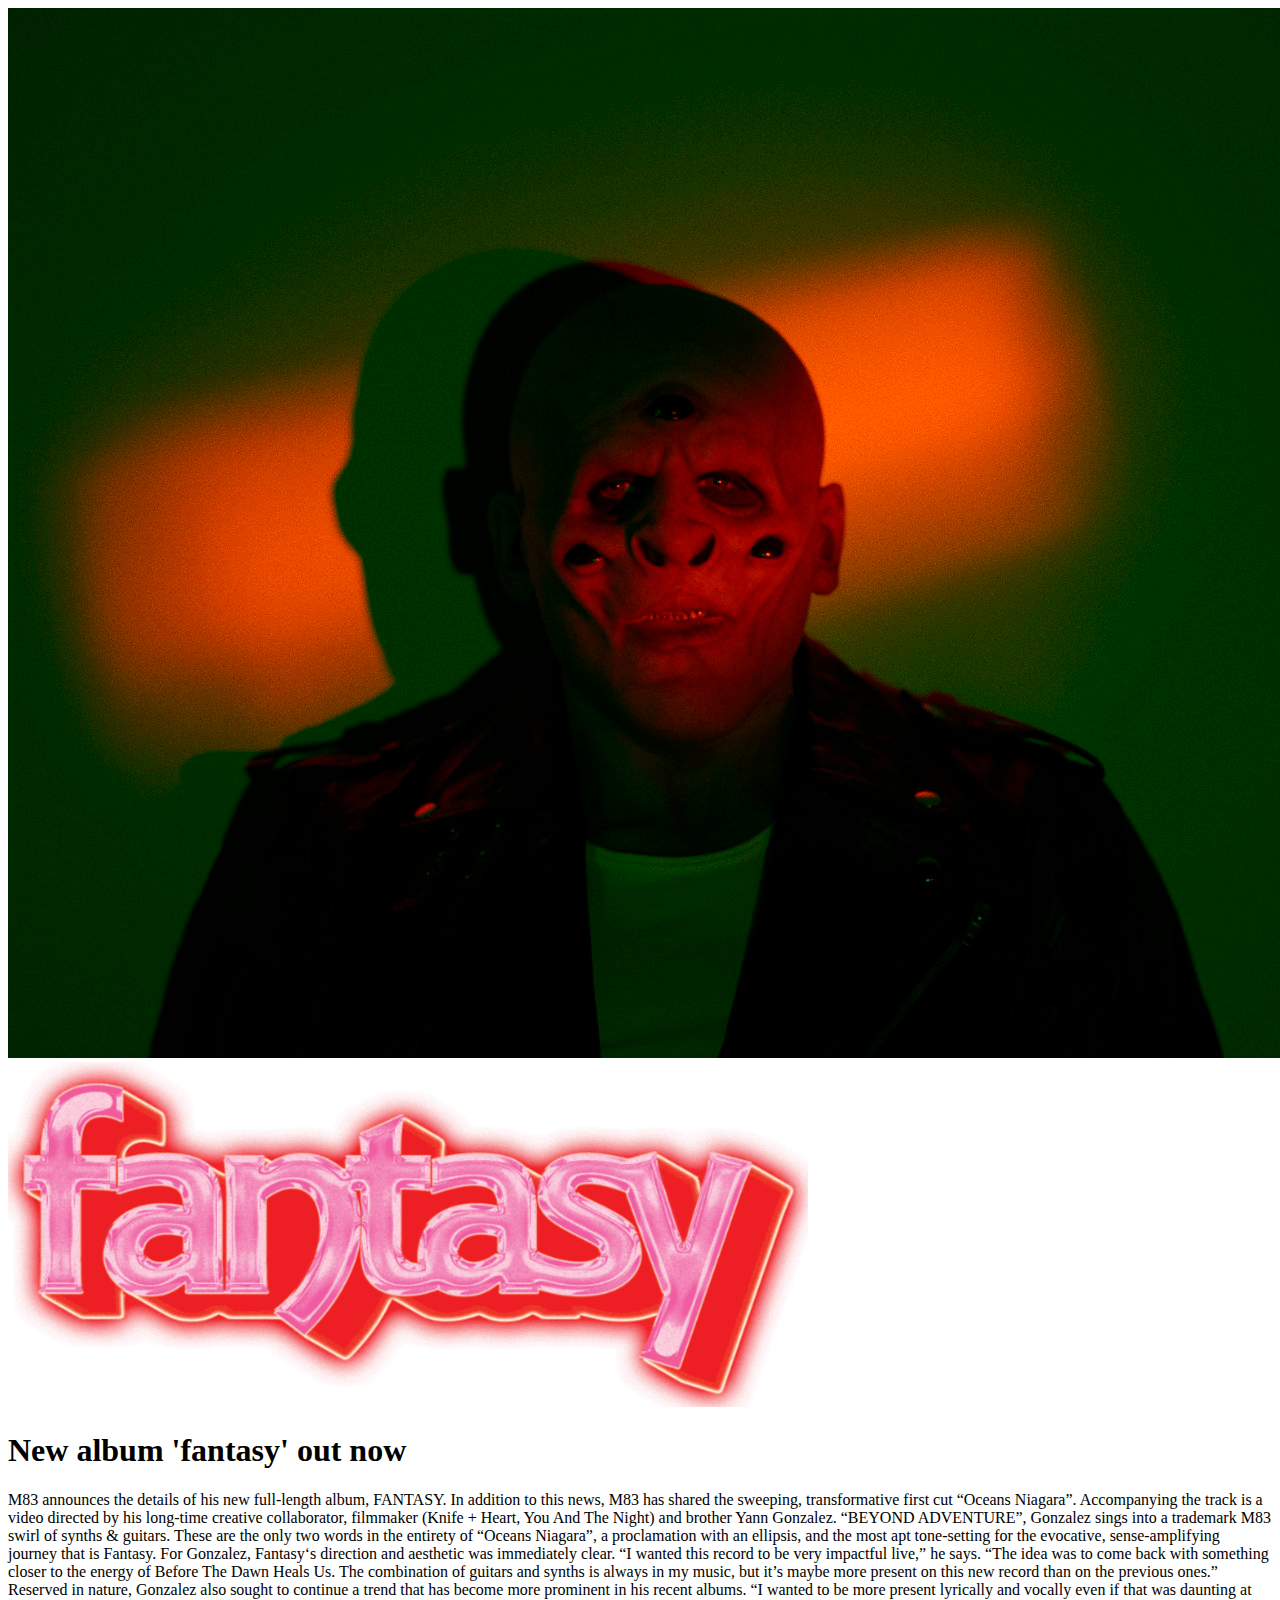
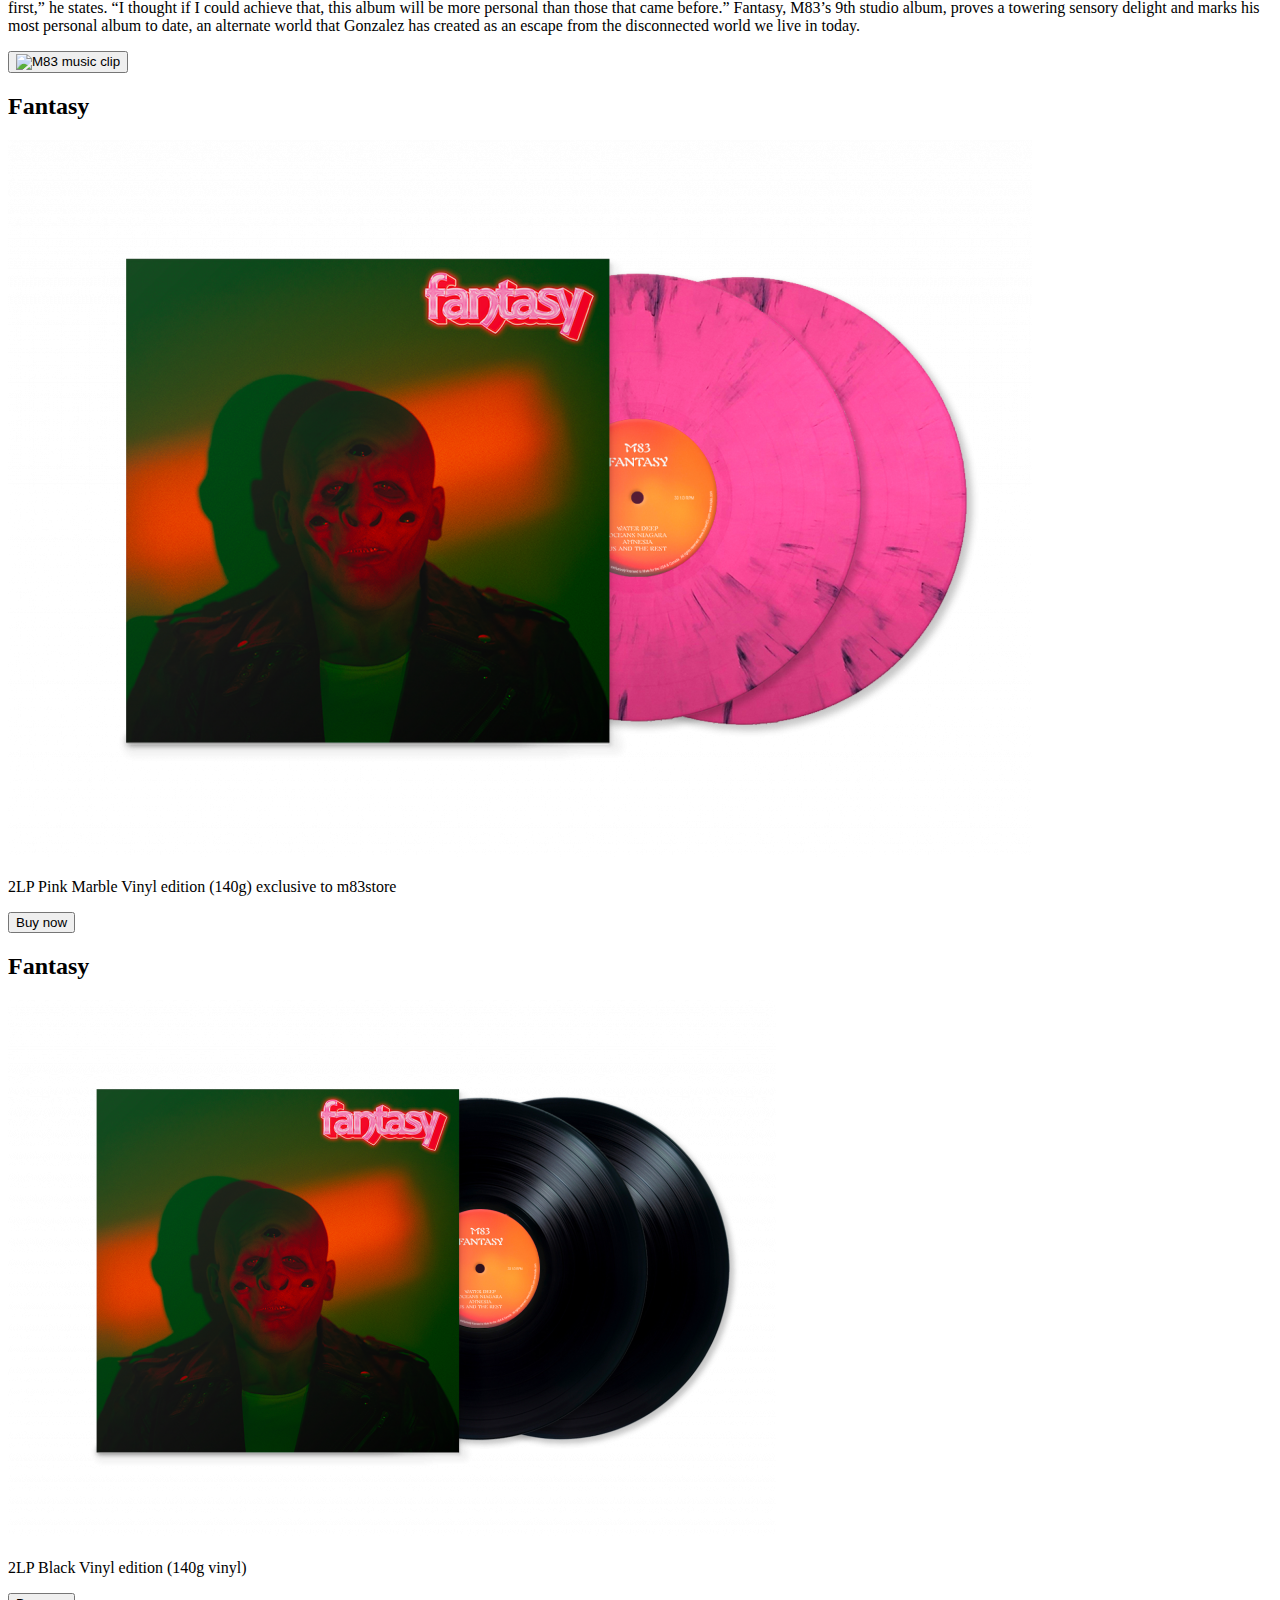
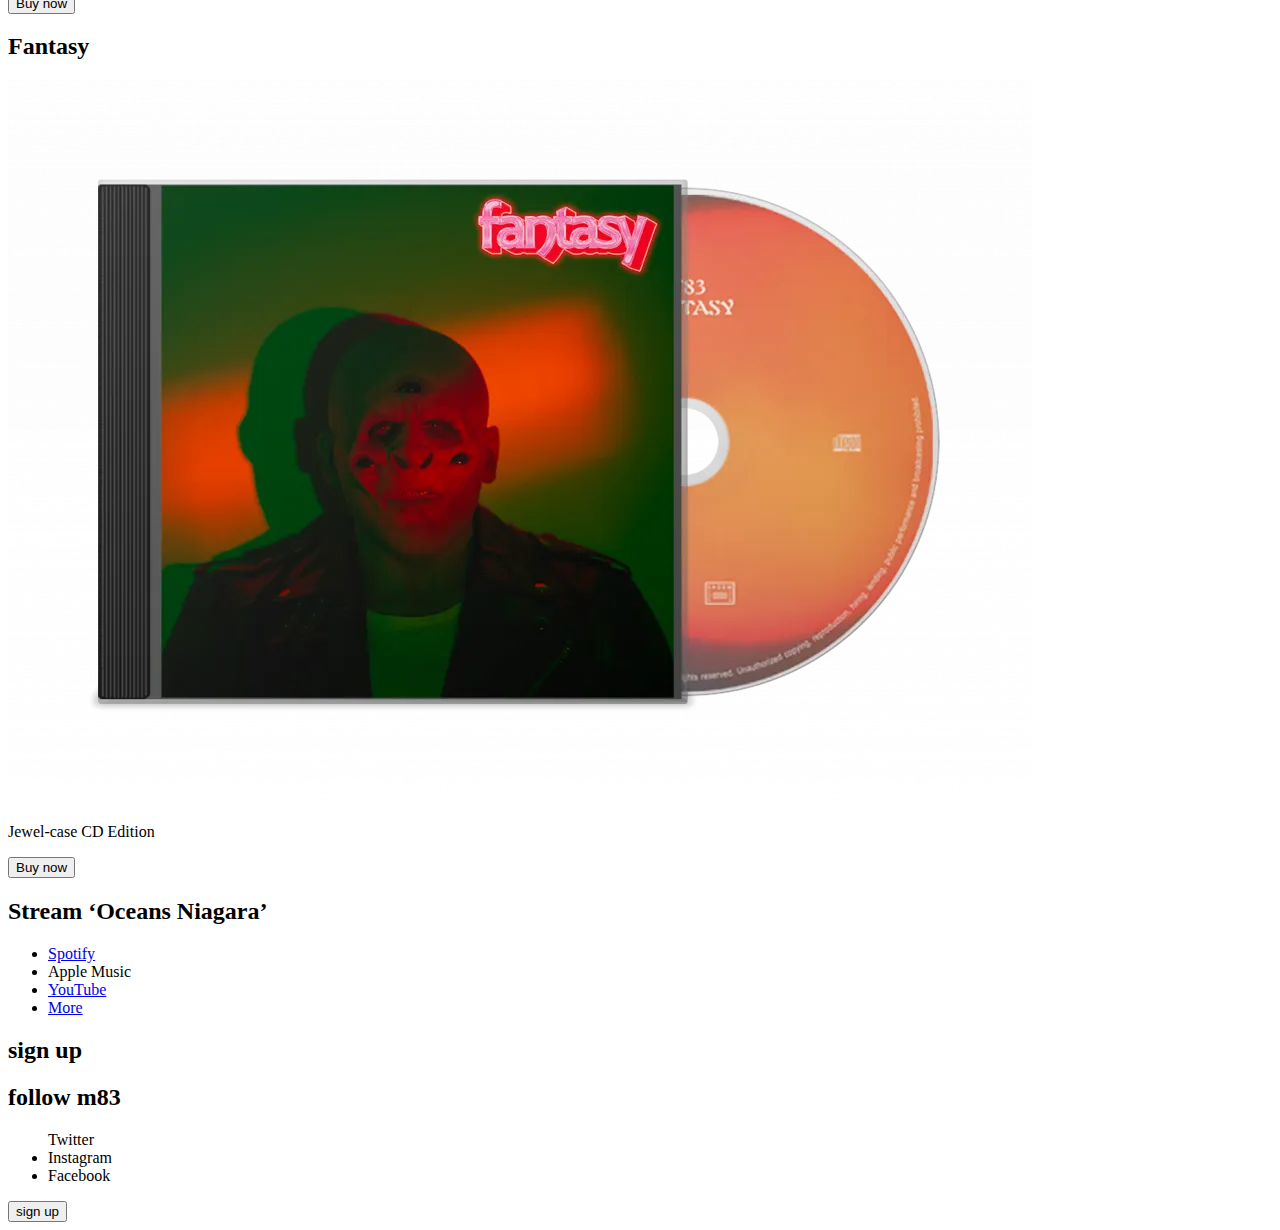
==== Basis Website Frontend Development/index.html @ 7ab62eb6 "HTML eerste versie(goede)" ====
<!DOCTYPE html>
<html lang="nl">
	
<head>
	<meta charset="UTF-8">
	<meta name="author" content="jouw naam">
	<meta name="viewport" content="width=device-width, initial-scale=1">
	
	<title>M83 - Home</title>
	 
	<link href="styles/style.css" rel="stylesheet">
	<link rel="icon" type="image/svg+xml" href="images/favicon.svg">
</head>

<body>
	
	<main>
		<section>
				<img src="./images/Fantasy Cover 1400.jpg" alt="man with multiple eyes on his head">
			<img src="./images/Fantasy Logo.png" alt="Fantasy">
			<h1>New album 'fantasy' out now</h1>
		</section>
		<article>
			<p></p>
				M83 announces the details of his new full-length album, FANTASY. In addition to this news, M83 has shared the sweeping, transformative first cut “Oceans Niagara”. Accompanying the track is a video directed by his long-time creative collaborator, filmmaker (Knife + Heart, You And The Night) and brother Yann Gonzalez.

				“BEYOND ADVENTURE”, Gonzalez sings into a trademark M83 swirl of synths & guitars. These are the only two words in the entirety of “Oceans Niagara”, a proclamation with an ellipsis, and the most apt tone-setting for the evocative, sense-amplifying journey that is Fantasy. 

				For Gonzalez, Fantasy‘s direction and aesthetic was immediately clear. “I wanted this record to be very impactful live,” he says. “The idea was to come back with something closer to the energy of Before The Dawn Heals Us. The combination of guitars and synths is always in my music, but it’s maybe more present on this new record than on the previous ones.”

				Reserved in nature, Gonzalez also sought to continue a trend that has become more prominent in his recent albums. “I wanted to be more present lyrically and vocally even if that was daunting at first,” he states. “I thought if I could achieve that, this album will be more personal than those that came before.”

				Fantasy, M83’s 9th studio album, proves a towering sensory delight and marks his most personal album to date, an alternate world that Gonzalez has created as an escape from the disconnected world we live in today. 
			</p>
		</article>
		<section>
				<button>
					<img src="https://img.youtube.com/vi/ryFV9dORPPw/maxresdefault.jpg" alt="M83 music clip" >
		</section>
		<article>
			<section>
				<h2>Fantasy</h2>
				<img src="./images/M83 Fantasy Pink Marble 1024x718.png" alt="fantasy pink marble Vinyl">
				<p>2LP Pink Marble Vinyl edition (140g) exclusive to m83store</p>
				<button>Buy now</button>
			</section>
			<section>
				<h2>Fantasy</h2>
				<img src="./images/M83 Fantasy Black 768x539.png" alt="fantasy black Vinyl">
				<p>2LP Black Vinyl edition (140g vinyl) </p>
				<button>Buy now</button>
			</section>
			<section>
				<h2>Fantasy</h2>
				<img src="./images/M83 Fantasy CD 1024x723.webp" alt="fantasy cd">
				<p>Jewel-case CD Edition</p>
				<button>Buy now</button>
			</section>
		</article>
		<section>
			<h2>Stream ‘Oceans Niagara’</h2>
			<ul>
				<li><a href="http://m83.it/oceans-niagaraWe/spotify" >
								<span>Spotify</span></a></li>
				<li><a href="http://m83.it/fantasyWe/itunes"></a>
								<span>Apple Music</span></a></li>
				<li><a href="http://m83.it/oceans-niagara-vidWe">
								<span>YouTube</span></a></li>
				<li><a href="http://m83.it/oceans-niagaraWe" >
								<span>More</span></a></li>
		</ul>
		</section>
		<section>
			<h2>sign up</h2>
			<!--Form????-->
		</section>
		<footer>
			<section><h2>follow m83</h2>
			<ul href="https://twitter.com/m83" ><span >Twitter</span></a></li>

				<li  href="https://www.instagram.com/m83music/" ><span >Instagram</span></a></li>
				
				<li href="https://www.facebook.com/m83/" ><span >Facebook</span></a></li></ul>
			</section>
			<section>
				<button>sign up</button>
			</section>
			
			
		</footer>

	</main>

	<script defer src="scripts/script.js"></script>
</body>
	
</html>
---- Basis Website Frontend Development/styles/style.css ----
/**************/
/* CSS REMEDY */
/**************/
*, *::after, *::before {
  box-sizing:border-box;  
}






/*********************/
/* CUSTOM PROPERTIES */
/*********************/
:root {
	/* startje */
	--color-text:#111;
	--color-background:#eee;
}





/****************/
/* JOUW STYLING */
/****************/

/* jouw code */
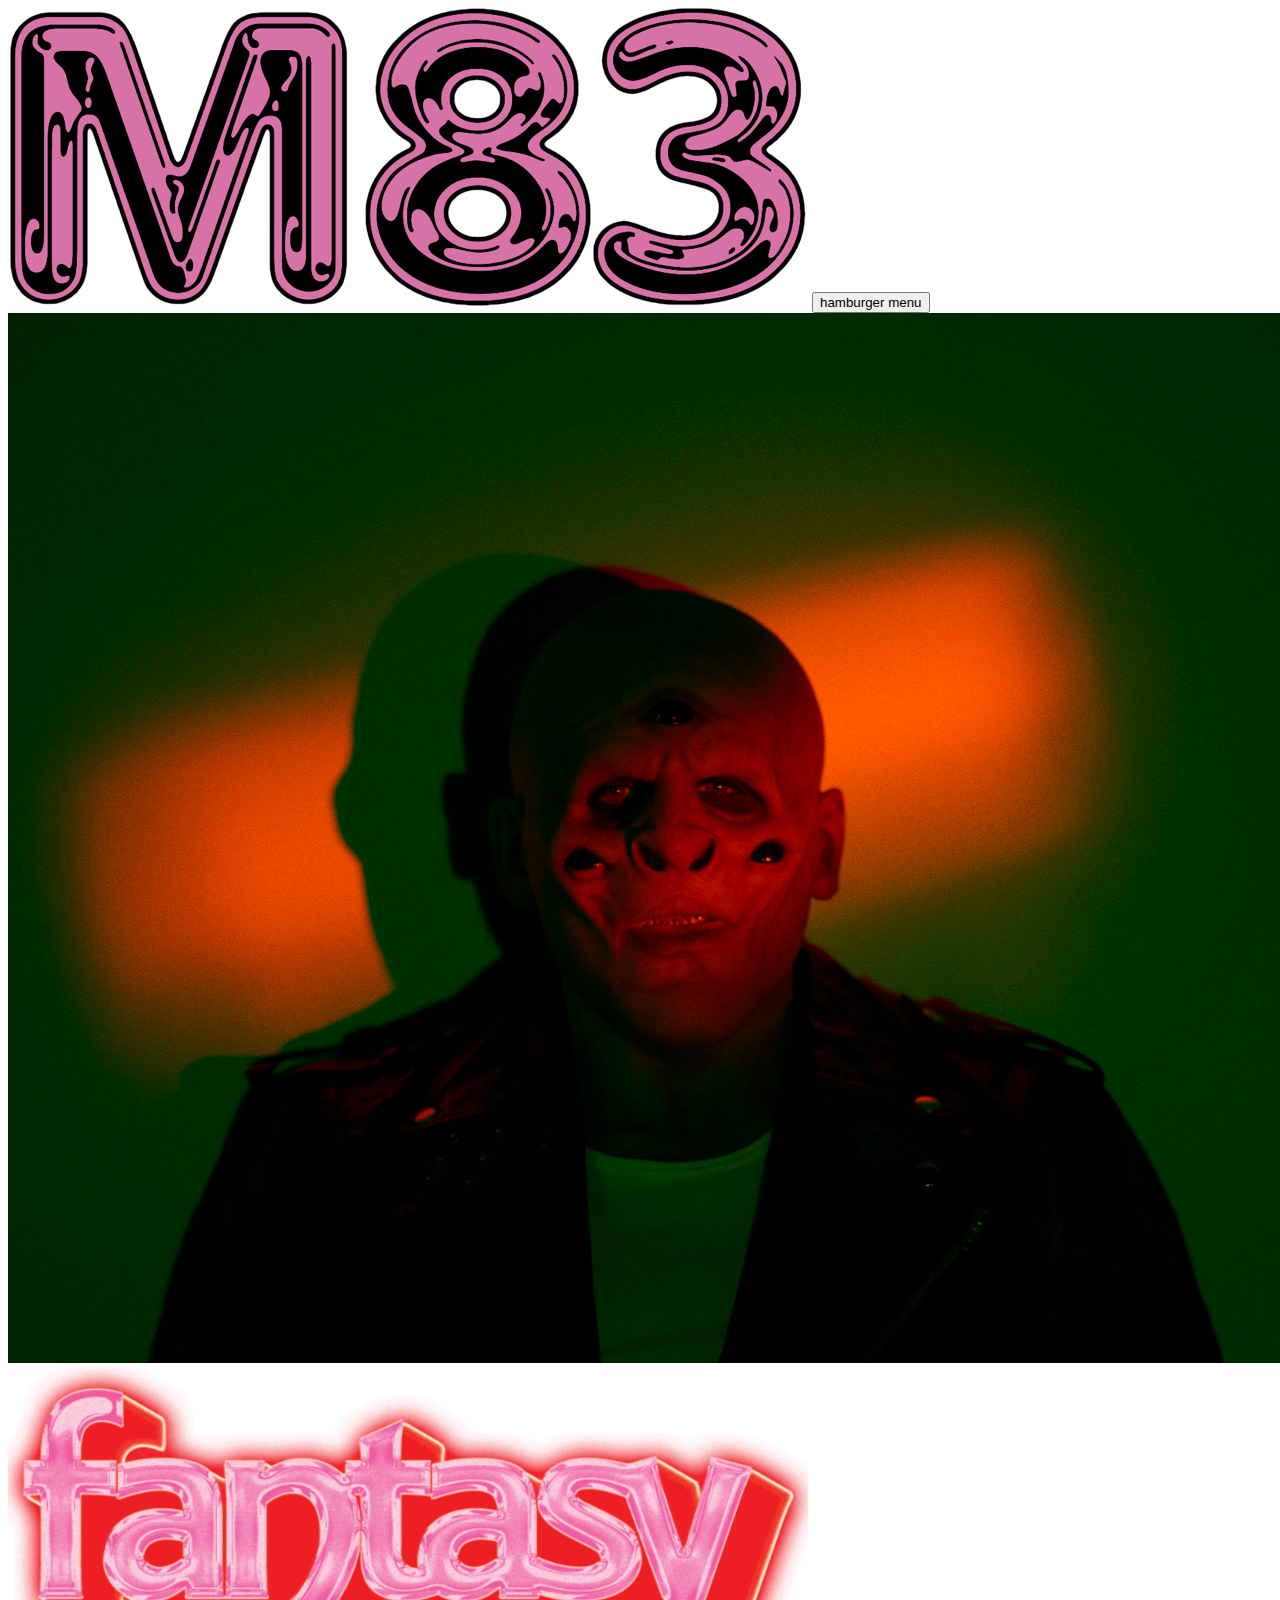
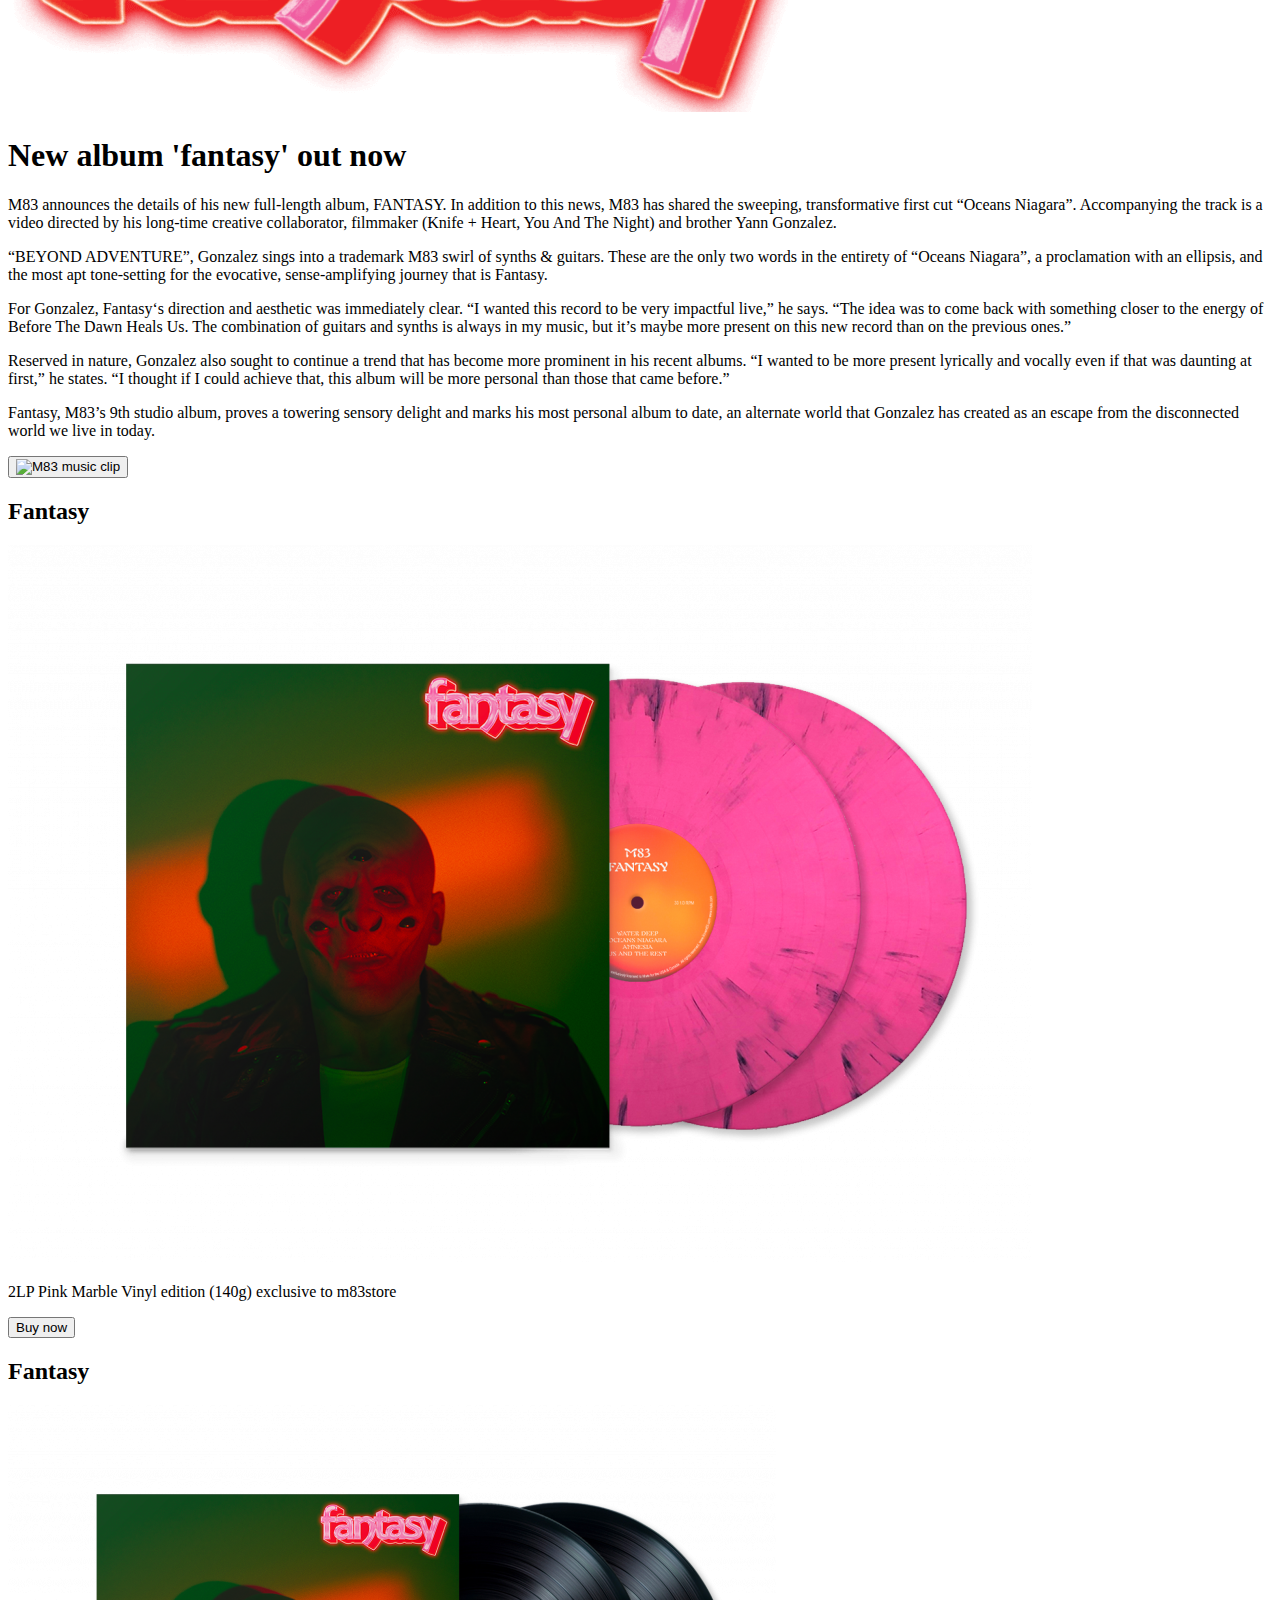
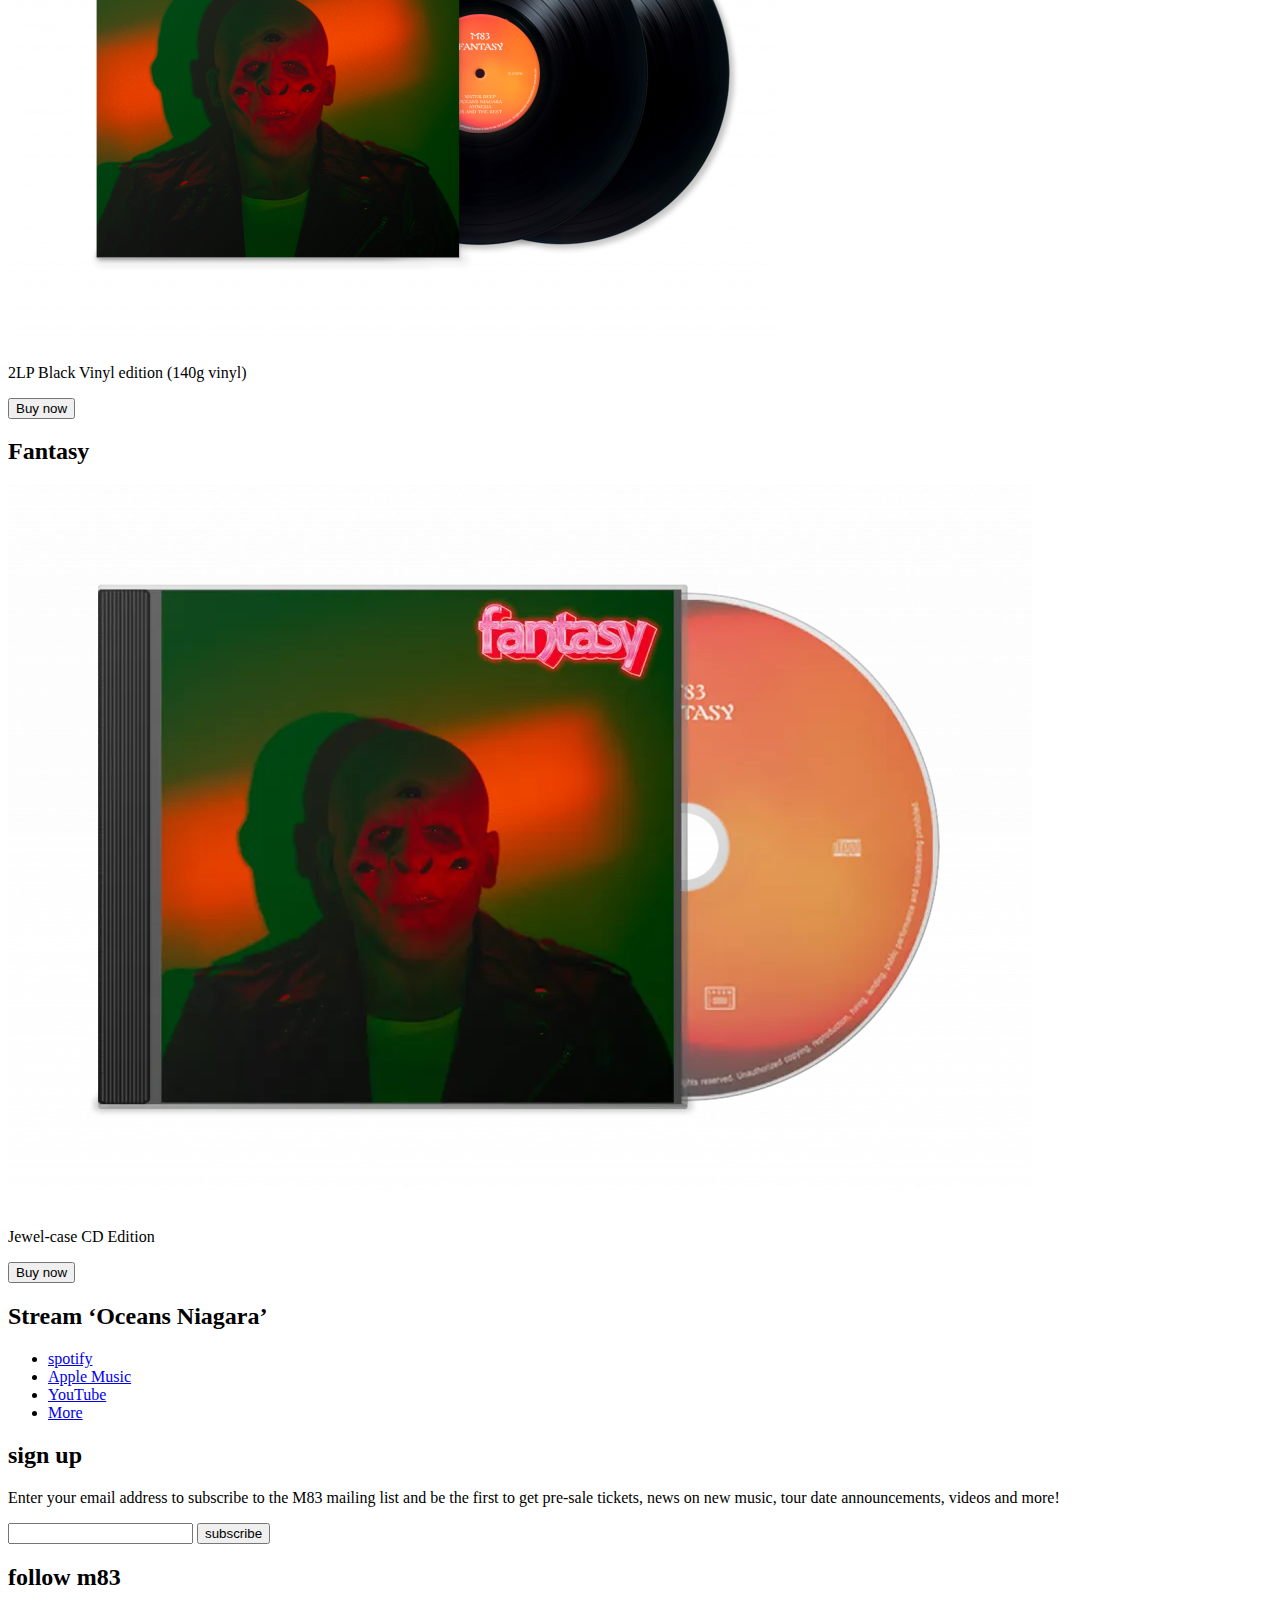
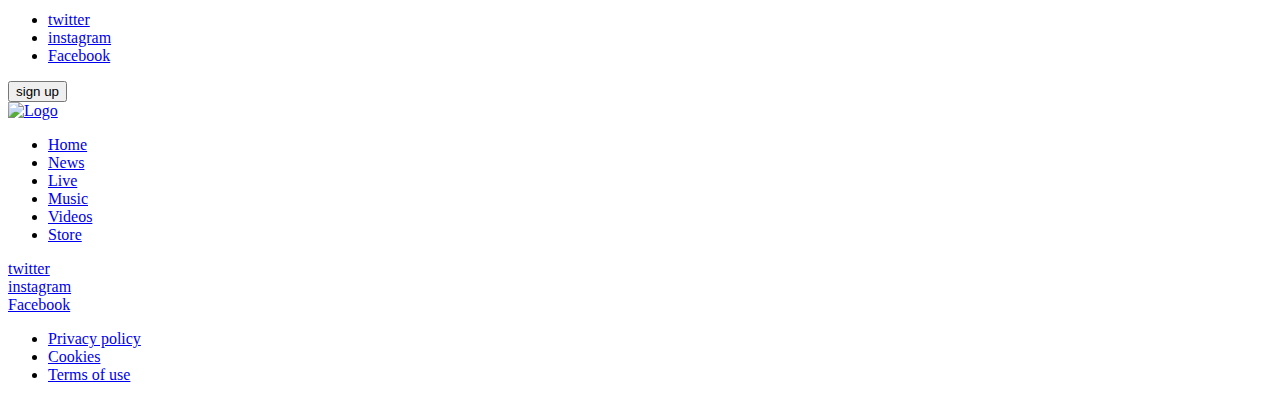
==== commit ab47be5c: "html basis update 20 nov" ====
--- a/Basis Website Frontend Development/index.html
+++ b/Basis Website Frontend Development/index.html
@@ -1,41 +1,62 @@
 <!DOCTYPE html>
 <html lang="nl">
-	
+
 <head>
 	<meta charset="UTF-8">
 	<meta name="author" content="jouw naam">
 	<meta name="viewport" content="width=device-width, initial-scale=1">
-	
+
 	<title>M83 - Home</title>
-	 
+
 	<link href="styles/style.css" rel="stylesheet">
 	<link rel="icon" type="image/svg+xml" href="images/favicon.svg">
 </head>
 
 <body>
+
+	<main>
+		<header>
+			<img src="./images/Logo 800x299.png" alt="M83 logo">
+			<button>hamburger menu</button>
+		</header>
+			
 	
-	<main>
 		<section>
-				<img src="./images/Fantasy Cover 1400.jpg" alt="man with multiple eyes on his head">
+			<img src="./images/Fantasy Cover 1400.jpg" alt="man with multiple eyes on his head">
 			<img src="./images/Fantasy Logo.png" alt="Fantasy">
 			<h1>New album 'fantasy' out now</h1>
 		</section>
 		<article>
-			<p></p>
-				M83 announces the details of his new full-length album, FANTASY. In addition to this news, M83 has shared the sweeping, transformative first cut “Oceans Niagara”. Accompanying the track is a video directed by his long-time creative collaborator, filmmaker (Knife + Heart, You And The Night) and brother Yann Gonzalez.
-
-				“BEYOND ADVENTURE”, Gonzalez sings into a trademark M83 swirl of synths & guitars. These are the only two words in the entirety of “Oceans Niagara”, a proclamation with an ellipsis, and the most apt tone-setting for the evocative, sense-amplifying journey that is Fantasy. 
-
-				For Gonzalez, Fantasy‘s direction and aesthetic was immediately clear. “I wanted this record to be very impactful live,” he says. “The idea was to come back with something closer to the energy of Before The Dawn Heals Us. The combination of guitars and synths is always in my music, but it’s maybe more present on this new record than on the previous ones.”
-
-				Reserved in nature, Gonzalez also sought to continue a trend that has become more prominent in his recent albums. “I wanted to be more present lyrically and vocally even if that was daunting at first,” he states. “I thought if I could achieve that, this album will be more personal than those that came before.”
-
-				Fantasy, M83’s 9th studio album, proves a towering sensory delight and marks his most personal album to date, an alternate world that Gonzalez has created as an escape from the disconnected world we live in today. 
+			<p>
+			M83 announces the details of his new full-length album, FANTASY. In addition to this news, M83 has shared
+			the sweeping, transformative first cut “Oceans Niagara”. Accompanying the track is a video directed by his
+			long-time creative collaborator, filmmaker (Knife + Heart, You And The Night) and brother Yann Gonzalez.
+			</p>
+			<p>
+			“BEYOND ADVENTURE”, Gonzalez sings into a trademark M83 swirl of synths & guitars. These are the only two
+			words in the entirety of “Oceans Niagara”, a proclamation with an ellipsis, and the most apt tone-setting
+			for the evocative, sense-amplifying journey that is Fantasy.
+			</p>
+			<p>
+			For Gonzalez, Fantasy‘s direction and aesthetic was immediately clear. “I wanted this record to be very
+			impactful live,” he says. “The idea was to come back with something closer to the energy of Before The Dawn
+			Heals Us. The combination of guitars and synths is always in my music, but it’s maybe more present on this
+			new record than on the previous ones.”
+			</p>
+			<p>
+			Reserved in nature, Gonzalez also sought to continue a trend that has become more prominent in his recent
+			albums. “I wanted to be more present lyrically and vocally even if that was daunting at first,” he states.
+			“I thought if I could achieve that, this album will be more personal than those that came before.”
+			</p>
+			<p>
+			Fantasy, M83’s 9th studio album, proves a towering sensory delight and marks his most personal album to
+			date, an alternate world that Gonzalez has created as an escape from the disconnected world we live in
+			today.
 			</p>
 		</article>
 		<section>
-				<button>
-					<img src="https://img.youtube.com/vi/ryFV9dORPPw/maxresdefault.jpg" alt="M83 music clip" >
+			<button>
+				<img src="https://img.youtube.com/vi/ryFV9dORPPw/maxresdefault.jpg" alt="M83 music clip">
 		</section>
 		<article>
 			<section>
@@ -60,38 +81,59 @@
 		<section>
 			<h2>Stream ‘Oceans Niagara’</h2>
 			<ul>
-				<li><a href="http://m83.it/oceans-niagaraWe/spotify" >
-								<span>Spotify</span></a></li>
-				<li><a href="http://m83.it/fantasyWe/itunes"></a>
-								<span>Apple Music</span></a></li>
-				<li><a href="http://m83.it/oceans-niagara-vidWe">
-								<span>YouTube</span></a></li>
-				<li><a href="http://m83.it/oceans-niagaraWe" >
-								<span>More</span></a></li>
-		</ul>
+				<li><a href="http://m83.it/oceans-niagaraWe/spotify">spotify</a></li>
+				<li><a href="http://m83.it/fantasyWe/itunes">Apple Music</a></li>
+				<li><a href="http://m83.it/oceans-niagara-vidWe">YouTube</a></li>
+				<li><a href="http://m83.it/oceans-niagaraWe">More</a></li>
+			</ul>
 		</section>
 		<section>
 			<h2>sign up</h2>
-			<!--Form????-->
+			<p>Enter your email address to subscribe to the M83 mailing list and be the first to get pre-sale tickets, news on new music, tour date announcements, videos and more!</p>
+			<input type="text" name="email">
+			<button>subscribe</button>
+		</section>
+		<section>
+			<h2>follow m83</h2>
+			<ul>
+				<li><a href="https://twitter.com/m83" >twitter</a></li>
+				<li><a href="https://www.instagram.com/m83music/">instagram</a></li>
+				<li><a href="https://www.facebook.com/m83/">Facebook</a></li>
+			</ul>
+		</section>
+		<section>
+			<button>sign up</button>
+			
 		</section>
 		<footer>
-			<section><h2>follow m83</h2>
-			<ul href="https://twitter.com/m83" ><span >Twitter</span></a></li>
-
-				<li  href="https://www.instagram.com/m83music/" ><span >Instagram</span></a></li>
-				
-				<li href="https://www.facebook.com/m83/" ><span >Facebook</span></a></li></ul>
+			<a href="index.html"><img src="https://ilovem83.com/wp-content/themes/m83-23/_/img/logo--800.png" alt="Logo"></a>
+			<section>
+				<ul>
+				<li><a href="index.html" aria-current="page">Home</a></li>
+				<li><a href="https://ilovem83.com/news/">News</a></li>
+				<li><a href="https://ilovem83.com/live/">Live</a></li>
+				<li><a href="https://ilovem83.com/music/">Music</a></li>
+				<li><a href="https://ilovem83.com/videos/">Videos</a></li>
+				<li><a href="http://m83.it/m83-store">Store</a></li>
+			</ul>
 			</section>
 			<section>
-				<button>sign up</button>
+				<ul></ul>
+					<li><a href="https://twitter.com/m83" >twitter</a></li>
+					<li><a href="https://www.instagram.com/m83music/">instagram</a></li>
+					<li><a href="https://www.facebook.com/m83/">Facebook</a></li>
+				</ul>
+			</section>
+			<section>
+				<ul>
+				<li><a href="#">Privacy policy</a></li>
+				<li><a href="#">Cookies</a></li>
+				<li><a href="#">Terms of use</a></li>
+			</ul>
 			</section>
 			
-			
 		</footer>
-
 	</main>
-
 	<script defer src="scripts/script.js"></script>
 </body>
-	
-</html>
+</html>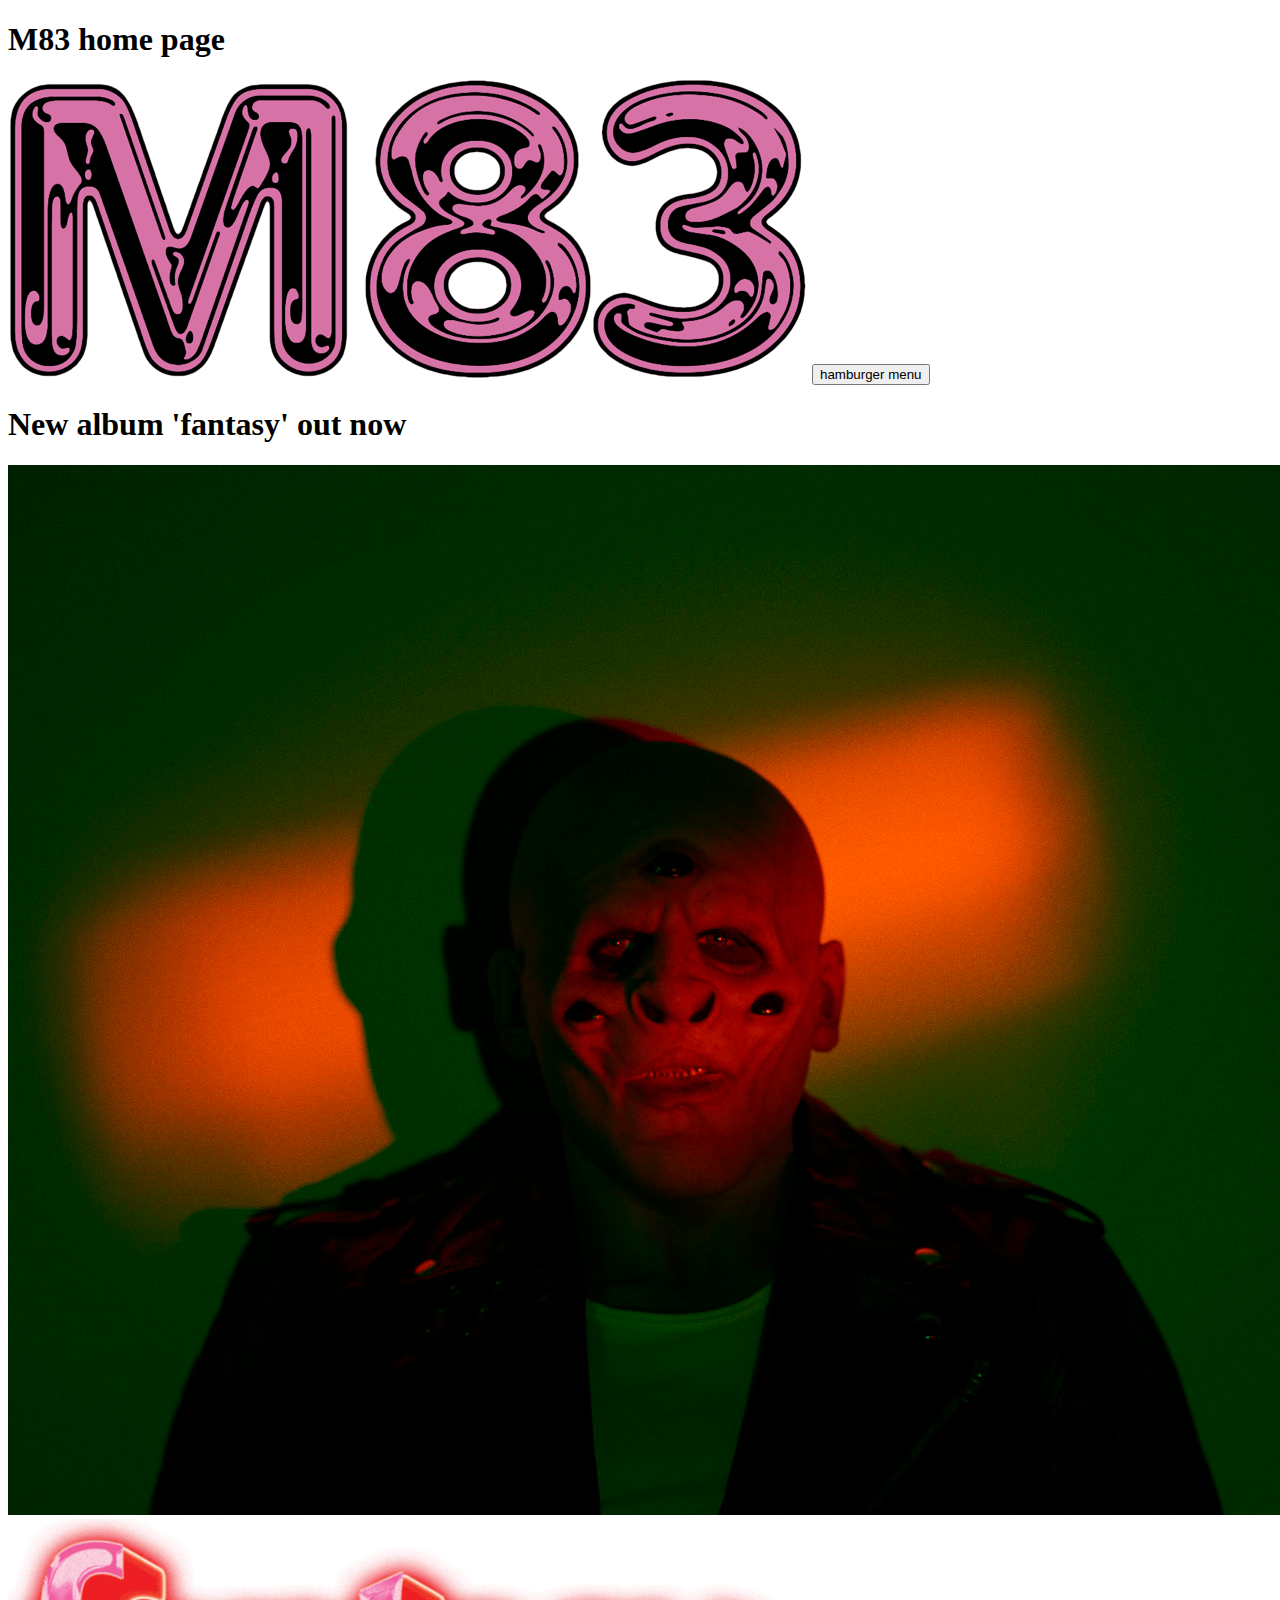
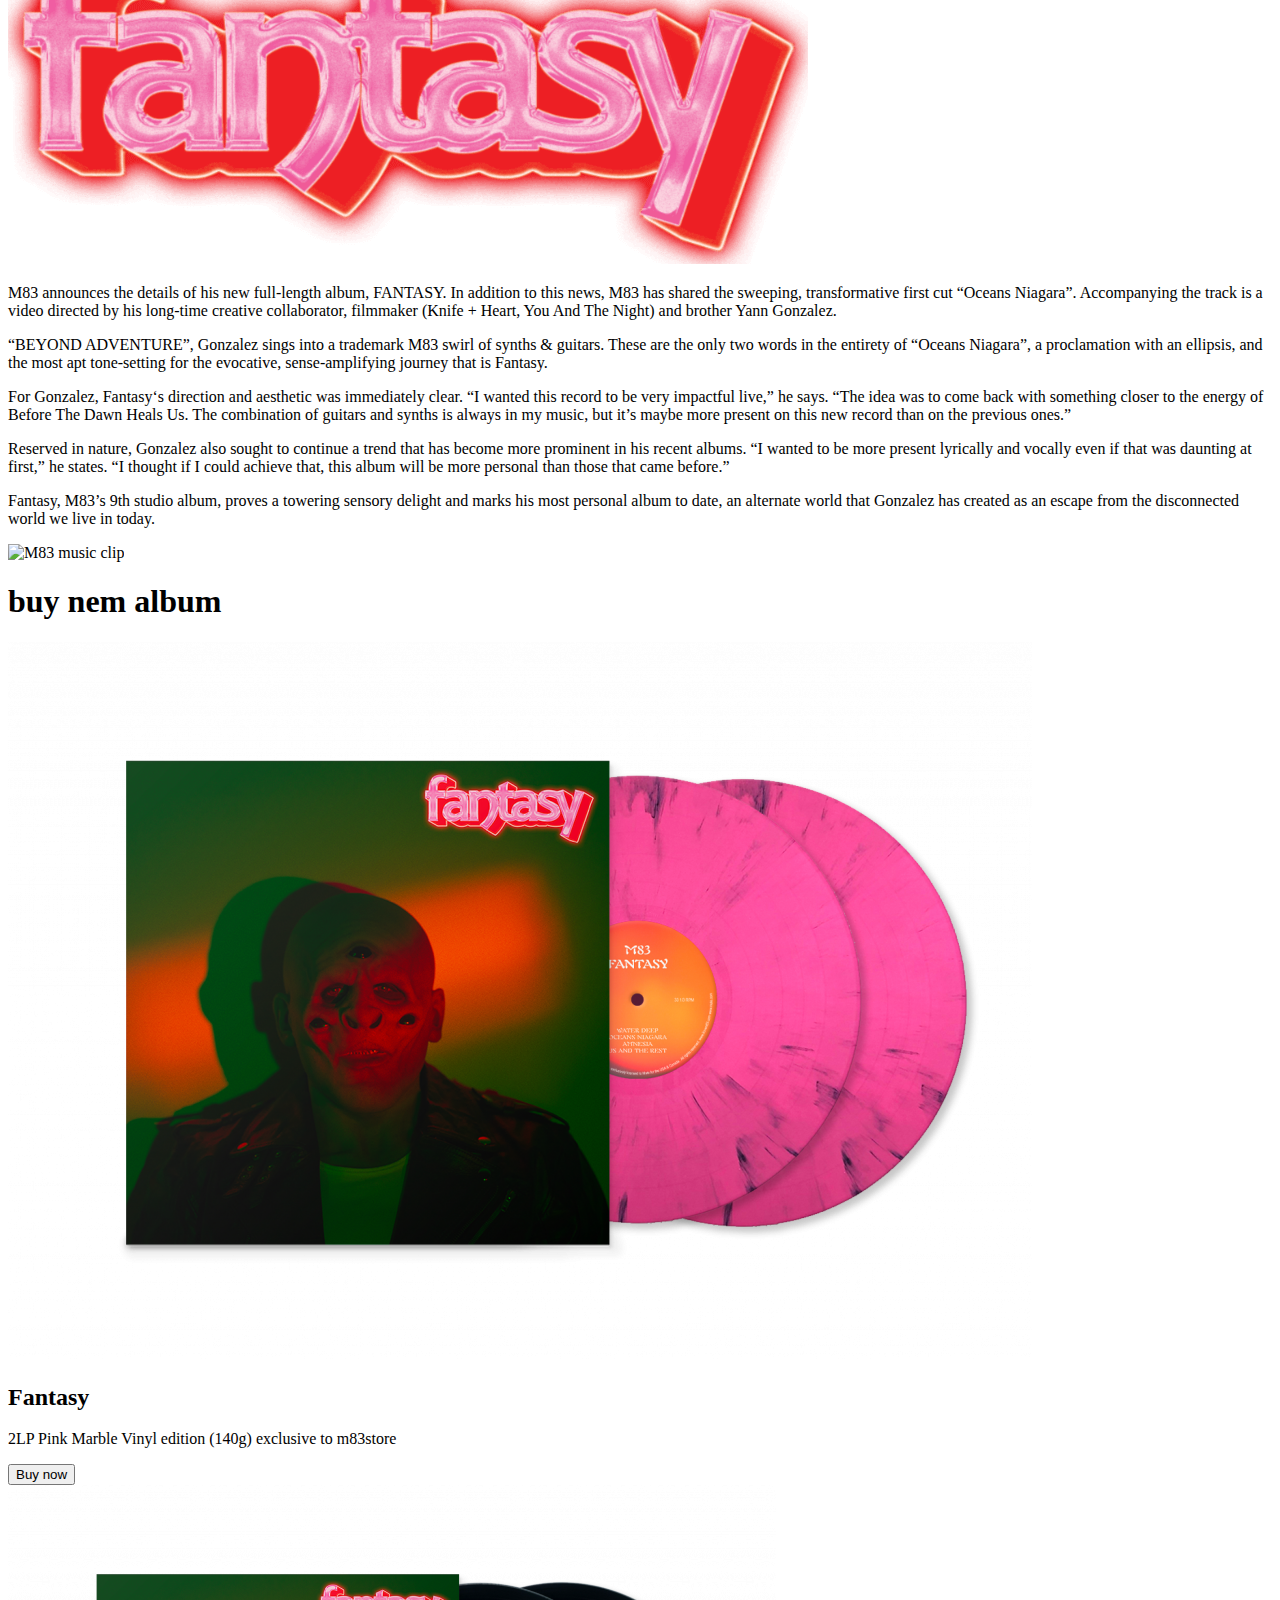
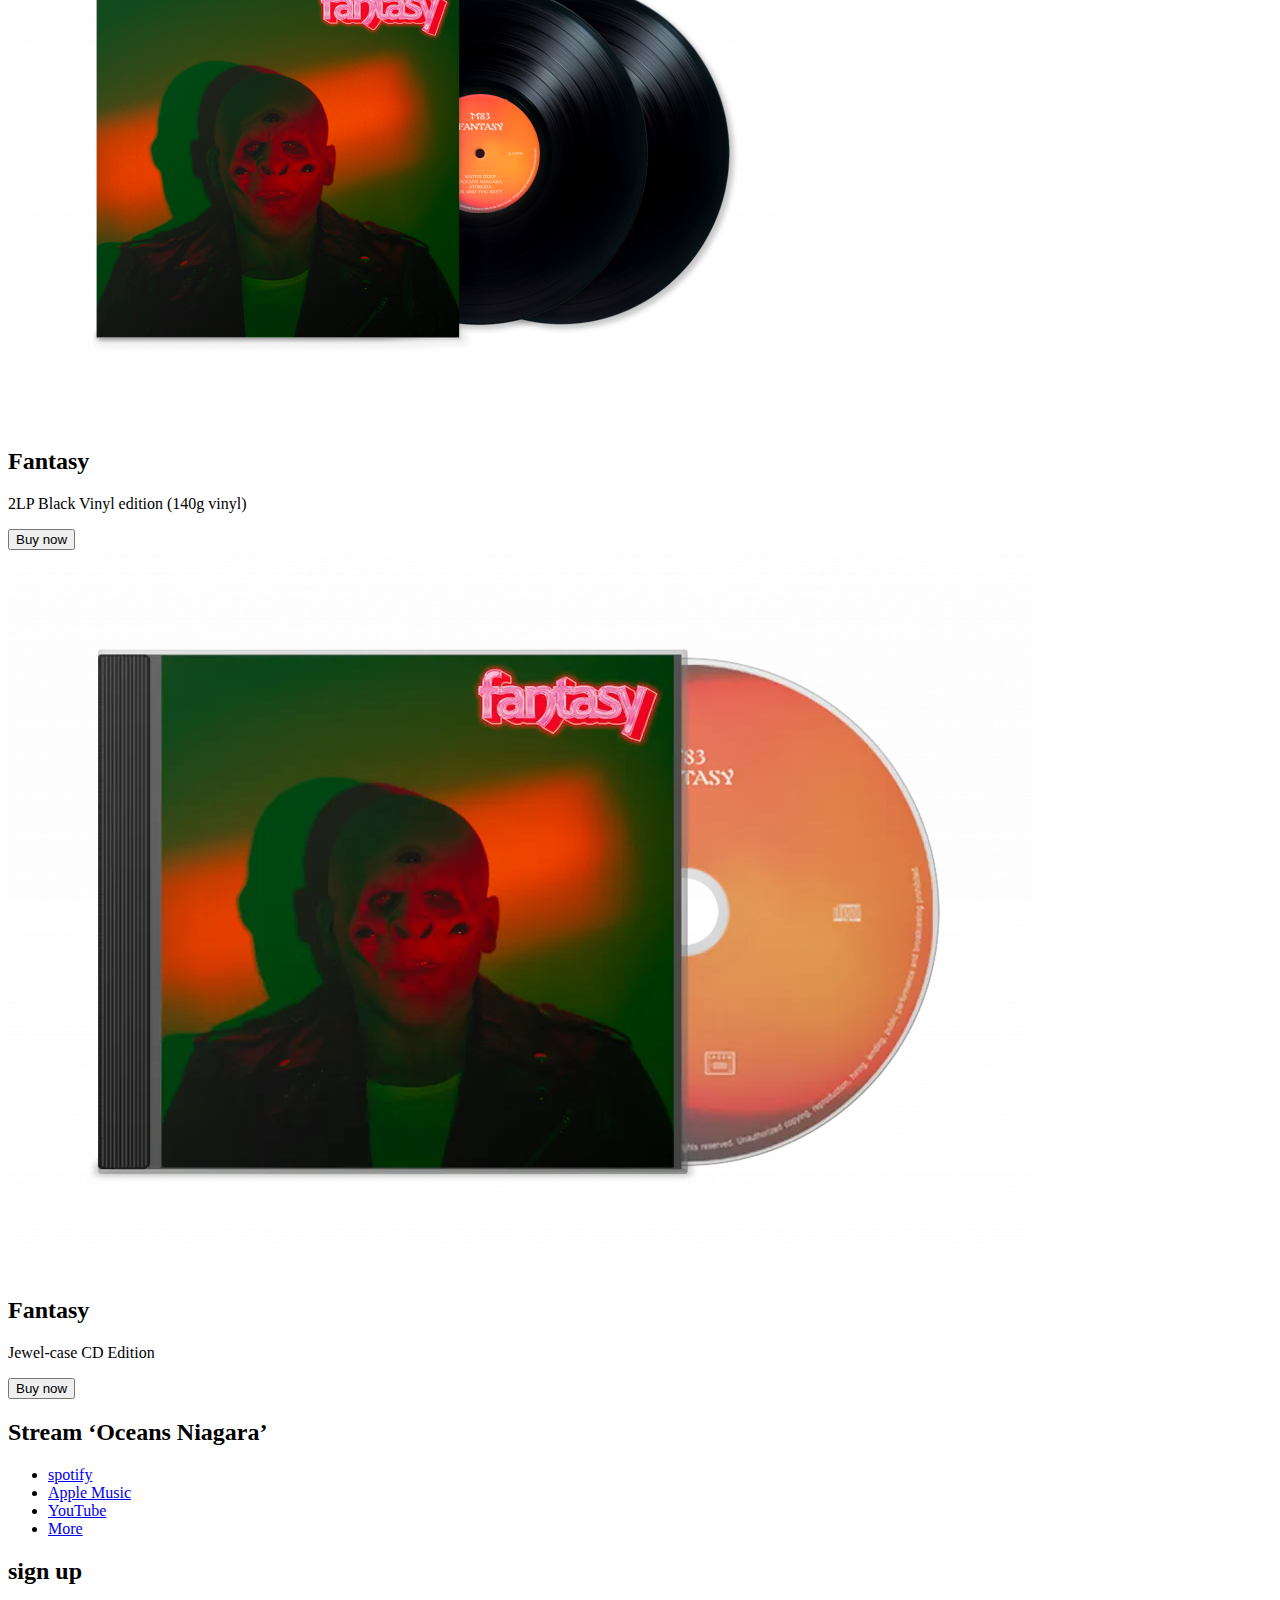
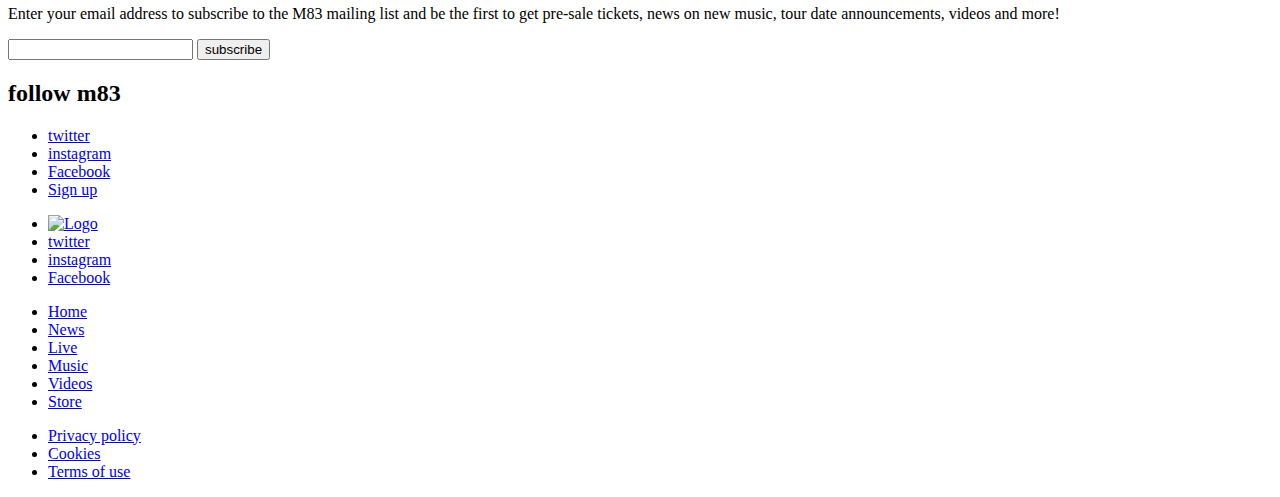
==== commit eed6d0ab: "Add files via upload" ====
--- a/Basis Website Frontend Development/index.html
+++ b/Basis Website Frontend Development/index.html
@@ -1,32 +1,24 @@
 <!DOCTYPE html>
 <html lang="nl">
-
 <head>
 	<meta charset="UTF-8">
 	<meta name="author" content="jouw naam">
 	<meta name="viewport" content="width=device-width, initial-scale=1">
-
 	<title>M83 - Home</title>
-
 	<link href="styles/style.css" rel="stylesheet">
 	<link rel="icon" type="image/svg+xml" href="images/favicon.svg">
 </head>
-
 <body>
-
 	<main>
 		<header>
-			<img src="./images/Logo 800x299.png" alt="M83 logo">
+			<h1>M83 home page</h1>
+			<img src="./images/Logo 800x299.png" alt="M83 home page">
 			<button>hamburger menu</button>
 		</header>
-			
-	
-		<section>
+		<article>
+			<h1>New album 'fantasy' out now</h1>
 			<img src="./images/Fantasy Cover 1400.jpg" alt="man with multiple eyes on his head">
 			<img src="./images/Fantasy Logo.png" alt="Fantasy">
-			<h1>New album 'fantasy' out now</h1>
-		</section>
-		<article>
 			<p>
 			M83 announces the details of his new full-length album, FANTASY. In addition to this news, M83 has shared
 			the sweeping, transformative first cut “Oceans Niagara”. Accompanying the track is a video directed by his
@@ -53,31 +45,30 @@
 			date, an alternate world that Gonzalez has created as an escape from the disconnected world we live in
 			today.
 			</p>
+			<img src="https://img.youtube.com/vi/ryFV9dORPPw/maxresdefault.jpg" alt="M83 music clip">
 		</article>
 		<section>
-			<button>
-				<img src="https://img.youtube.com/vi/ryFV9dORPPw/maxresdefault.jpg" alt="M83 music clip">
+			<h1>buy nem album</h1>
+					<article>
+						<img src="./images/M83 Fantasy Pink Marble 1024x718.png" alt="fantasy pink marble Vinyl">
+						<h2>Fantasy</h2>
+						<p>2LP Pink Marble Vinyl edition (140g) exclusive to m83store</p>
+						<button>Buy now</button>
+					</article>
+				
+					<article>
+						<img src="./images/M83 Fantasy Black 768x539.png" alt="fantasy black Vinyl">
+						<h2>Fantasy</h2>
+						<p>2LP Black Vinyl edition (140g vinyl) </p>
+						<button>Buy now</button>
+					</article>
+					<article>
+						<img src="./images/M83 Fantasy CD 1024x723.webp" alt="fantasy cd">
+						<h2>Fantasy</h2>
+						<p>Jewel-case CD Edition</p>
+						<button>Buy now</button>
+					</article>	
 		</section>
-		<article>
-			<section>
-				<h2>Fantasy</h2>
-				<img src="./images/M83 Fantasy Pink Marble 1024x718.png" alt="fantasy pink marble Vinyl">
-				<p>2LP Pink Marble Vinyl edition (140g) exclusive to m83store</p>
-				<button>Buy now</button>
-			</section>
-			<section>
-				<h2>Fantasy</h2>
-				<img src="./images/M83 Fantasy Black 768x539.png" alt="fantasy black Vinyl">
-				<p>2LP Black Vinyl edition (140g vinyl) </p>
-				<button>Buy now</button>
-			</section>
-			<section>
-				<h2>Fantasy</h2>
-				<img src="./images/M83 Fantasy CD 1024x723.webp" alt="fantasy cd">
-				<p>Jewel-case CD Edition</p>
-				<button>Buy now</button>
-			</section>
-		</article>
 		<section>
 			<h2>Stream ‘Oceans Niagara’</h2>
 			<ul>
@@ -87,51 +78,45 @@
 				<li><a href="http://m83.it/oceans-niagaraWe">More</a></li>
 			</ul>
 		</section>
-		<section>
+		<form>
 			<h2>sign up</h2>
 			<p>Enter your email address to subscribe to the M83 mailing list and be the first to get pre-sale tickets, news on new music, tour date announcements, videos and more!</p>
 			<input type="text" name="email">
 			<button>subscribe</button>
-		</section>
+		</form>
 		<section>
 			<h2>follow m83</h2>
 			<ul>
 				<li><a href="https://twitter.com/m83" >twitter</a></li>
 				<li><a href="https://www.instagram.com/m83music/">instagram</a></li>
 				<li><a href="https://www.facebook.com/m83/">Facebook</a></li>
+				<li><a href="https://www.facebook.com/m83/">Sign up</a></li>
 			</ul>
 		</section>
-		<section>
-			<button>sign up</button>
-			
-		</section>
 		<footer>
-			<a href="index.html"><img src="https://ilovem83.com/wp-content/themes/m83-23/_/img/logo--800.png" alt="Logo"></a>
-			<section>
+
 				<ul>
-				<li><a href="index.html" aria-current="page">Home</a></li>
-				<li><a href="https://ilovem83.com/news/">News</a></li>
-				<li><a href="https://ilovem83.com/live/">Live</a></li>
-				<li><a href="https://ilovem83.com/music/">Music</a></li>
-				<li><a href="https://ilovem83.com/videos/">Videos</a></li>
-				<li><a href="http://m83.it/m83-store">Store</a></li>
-			</ul>
-			</section>
-			<section>
-				<ul></ul>
+					<li><a href="index.html"><img src="https://ilovem83.com/wp-content/themes/m83-23/_/img/logo--800.png" alt="Logo"></a>
+					</li>
 					<li><a href="https://twitter.com/m83" >twitter</a></li>
 					<li><a href="https://www.instagram.com/m83music/">instagram</a></li>
 					<li><a href="https://www.facebook.com/m83/">Facebook</a></li>
 				</ul>
-			</section>
-			<section>
 				<ul>
-				<li><a href="#">Privacy policy</a></li>
-				<li><a href="#">Cookies</a></li>
-				<li><a href="#">Terms of use</a></li>
-			</ul>
-			</section>
-			
+					<li><a href="index.html">Home</a></li>
+					<li><a href="https://ilovem83.com/news/">News</a></li>
+					<li><a href="https://ilovem83.com/live/">Live</a></li>
+					<li><a href="https://ilovem83.com/music/">Music</a></li>
+					<li><a href="https://ilovem83.com/videos/">Videos</a></li>
+					<li><a href="http://m83.it/m83-store">Store</a></li>
+				</ul>
+
+				<ul>
+					<li><a href="#">Privacy policy</a></li>
+					<li><a href="#">Cookies</a></li>
+					<li><a href="#">Terms of use</a></li>
+				</ul>
+
 		</footer>
 	</main>
 	<script defer src="scripts/script.js"></script>
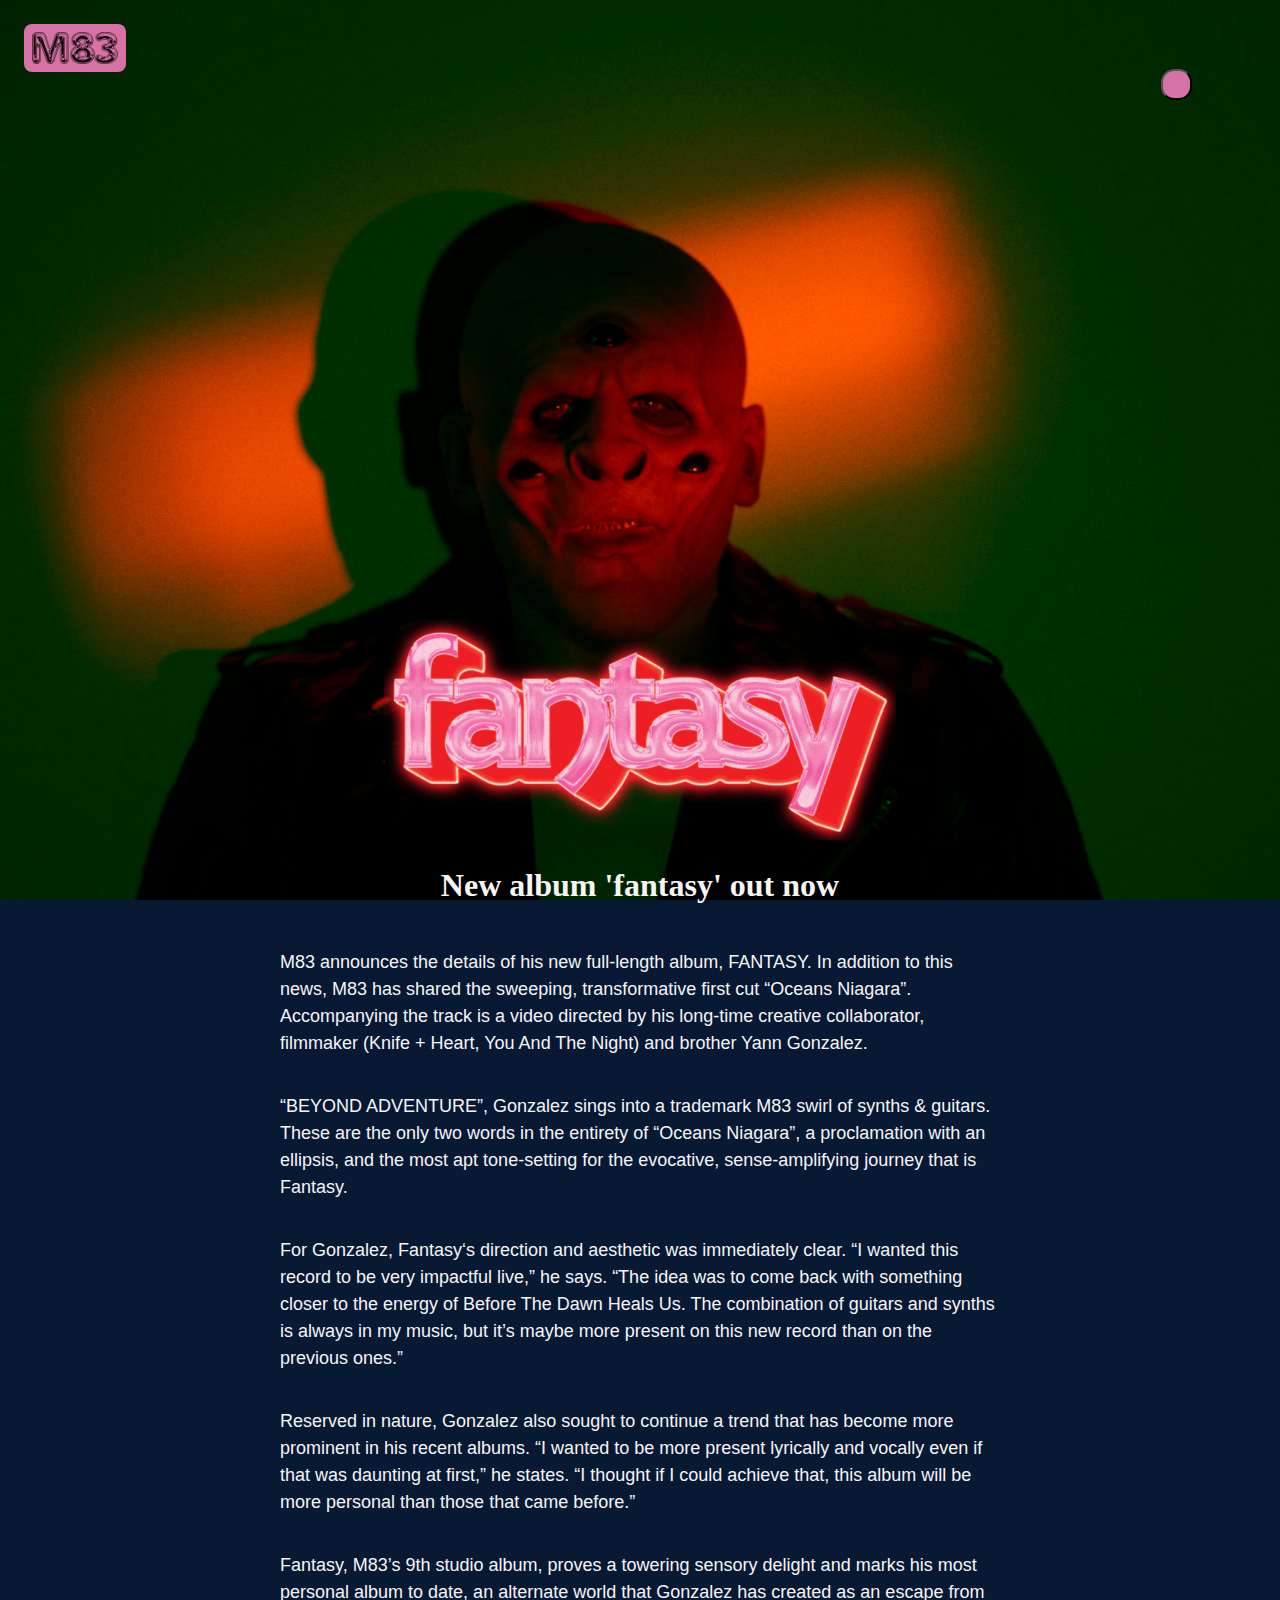
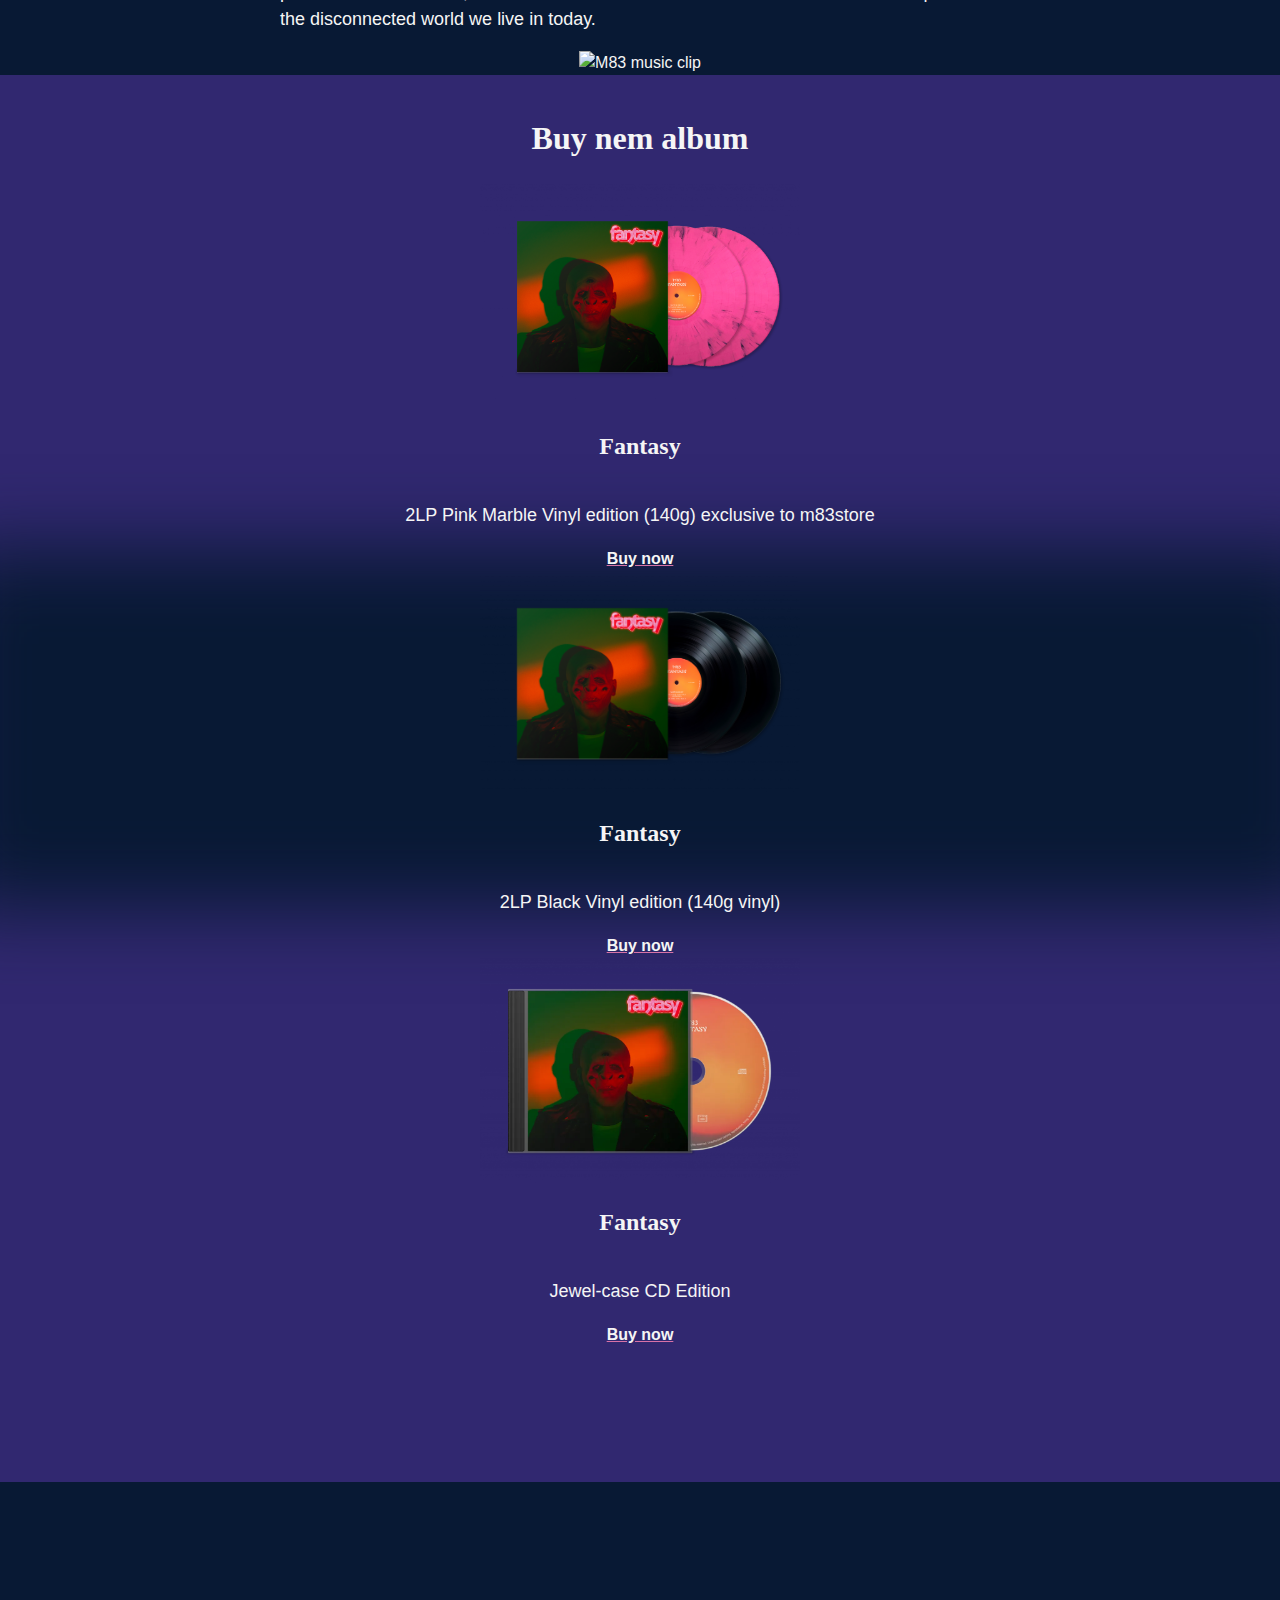
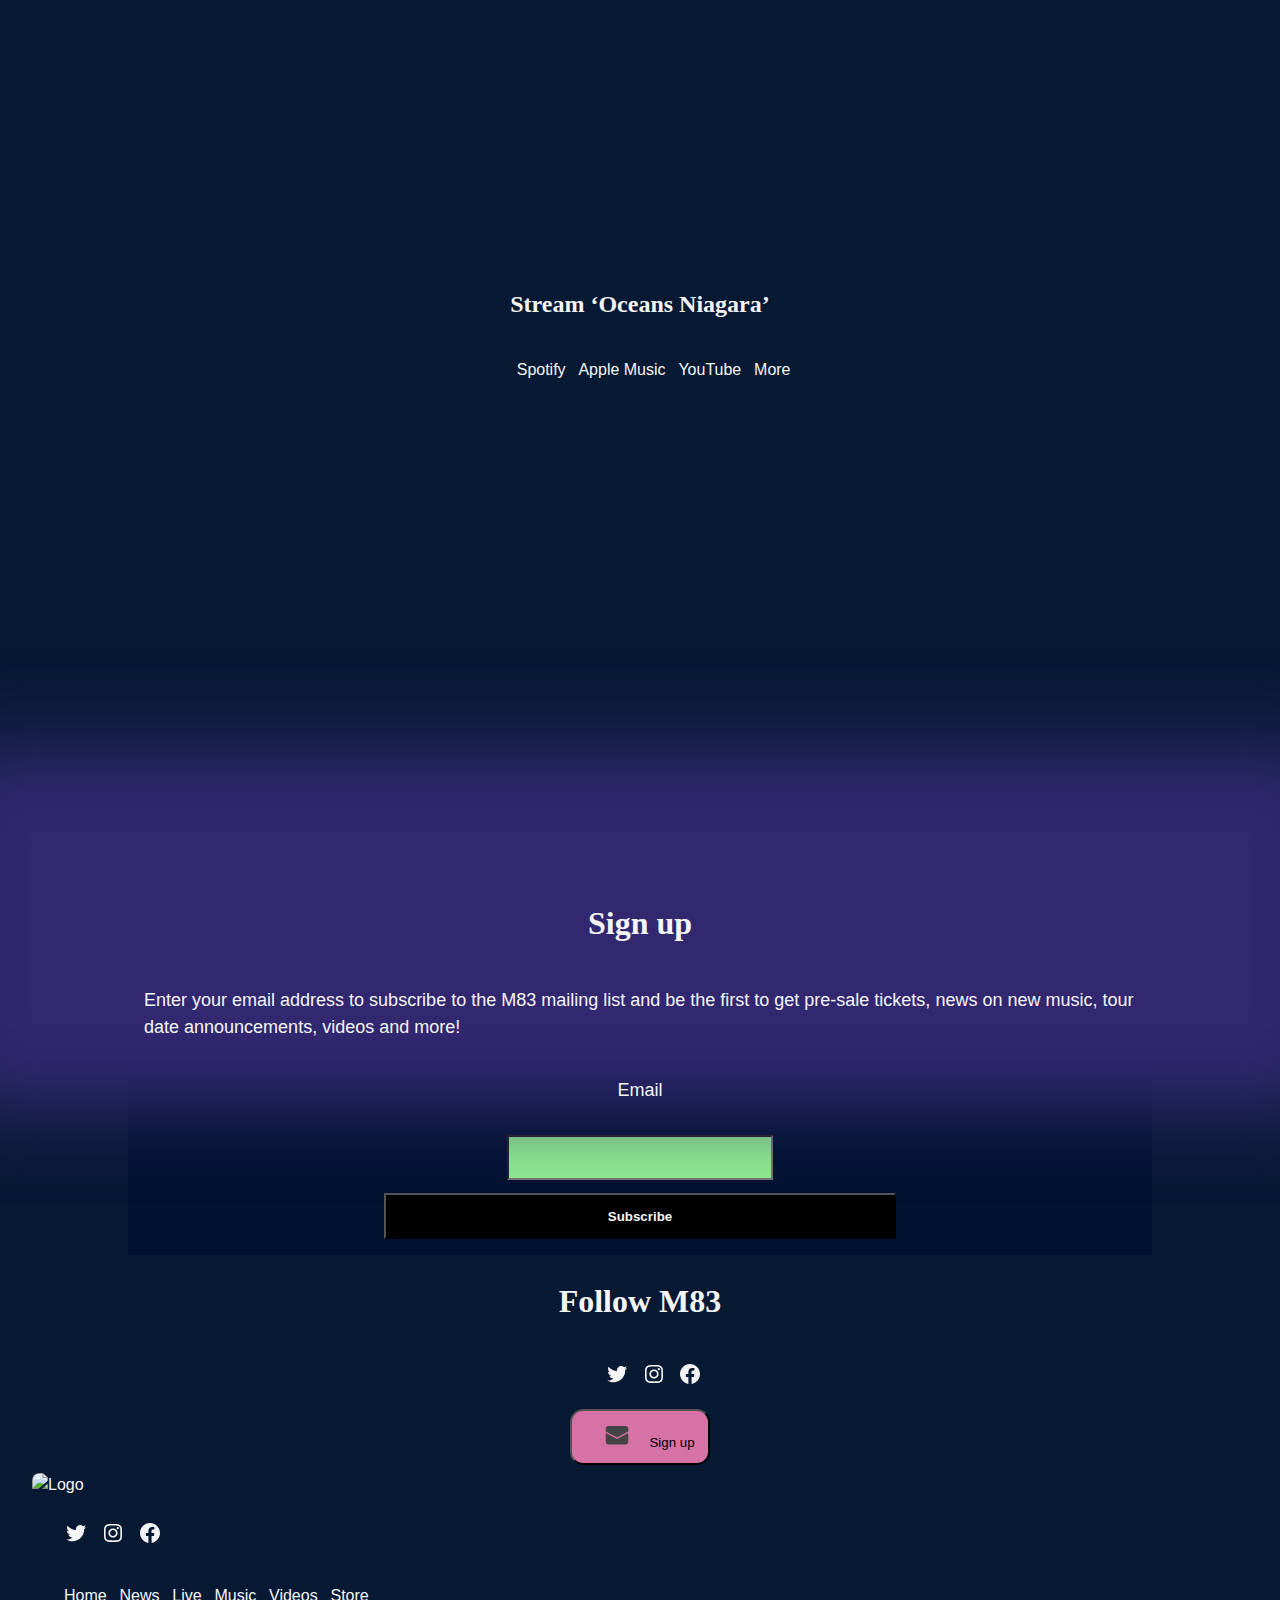
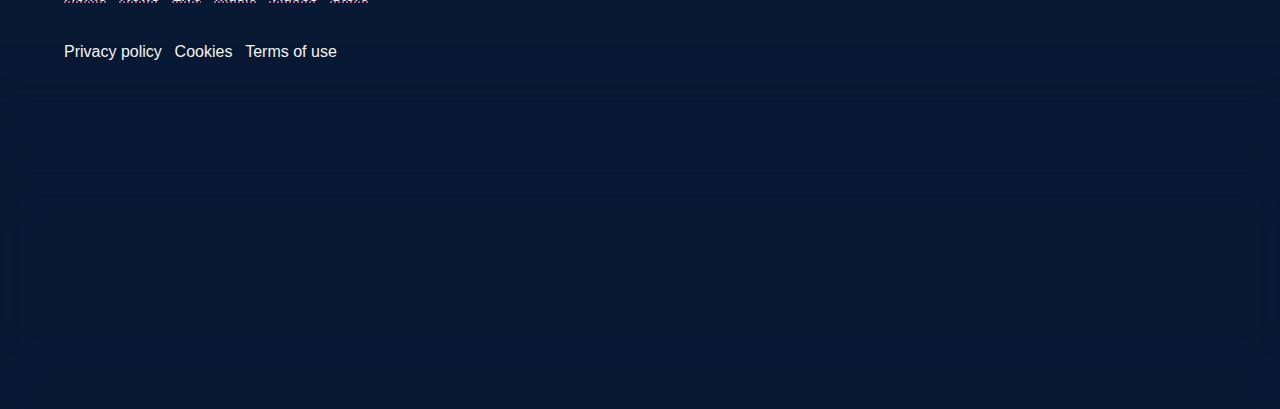
==== commit ab1f6f65: "Add files via upload" ====
--- a/Basis Website Frontend Development/index.html
+++ b/Basis Website Frontend Development/index.html
@@ -9,16 +9,20 @@
 	<link rel="icon" type="image/svg+xml" href="images/favicon.svg">
 </head>
 <body>
+	<header>
+		<h1>M83 home page</h1>
+		<nav>
+			<img src="./images/Logo 800x299.png" alt="M83 home page">
+			<button> </button>
+		</nav>
+	<img src="./images/Fantasy Cover 1400.jpg" alt="man with multiple eyes on his head">
+	</header>
+
 	<main>
-		<header>
-			<h1>M83 home page</h1>
-			<img src="./images/Logo 800x299.png" alt="M83 home page">
-			<button>hamburger menu</button>
-		</header>
-		<article>
+			<div></div>
+		<section>
+			<img class="logo" src="./images/Fantasy Logo.png" alt="Fantasy">
 			<h1>New album 'fantasy' out now</h1>
-			<img src="./images/Fantasy Cover 1400.jpg" alt="man with multiple eyes on his head">
-			<img src="./images/Fantasy Logo.png" alt="Fantasy">
 			<p>
 			M83 announces the details of his new full-length album, FANTASY. In addition to this news, M83 has shared
 			the sweeping, transformative first cut “Oceans Niagara”. Accompanying the track is a video directed by his
@@ -45,80 +49,94 @@
 			date, an alternate world that Gonzalez has created as an escape from the disconnected world we live in
 			today.
 			</p>
-			<img src="https://img.youtube.com/vi/ryFV9dORPPw/maxresdefault.jpg" alt="M83 music clip">
-		</article>
+			<a href="https://youtube.com/vi/ryFV9dORPPw/maxresdefault.jpg"><img src="https://img.youtube.com/vi/ryFV9dORPPw/maxresdefault.jpg" alt="M83 music clip"></a>
+		</section>
+		<div></div>
 		<section>
-			<h1>buy nem album</h1>
+			<h1>Buy nem album</h1>
 					<article>
 						<img src="./images/M83 Fantasy Pink Marble 1024x718.png" alt="fantasy pink marble Vinyl">
 						<h2>Fantasy</h2>
 						<p>2LP Pink Marble Vinyl edition (140g) exclusive to m83store</p>
-						<button>Buy now</button>
+						<a href="http://m83.it/fantasy">Buy now</a>
 					</article>
 				
 					<article>
 						<img src="./images/M83 Fantasy Black 768x539.png" alt="fantasy black Vinyl">
 						<h2>Fantasy</h2>
 						<p>2LP Black Vinyl edition (140g vinyl) </p>
-						<button>Buy now</button>
+						<a href="http://m83.it/fantasy">Buy now</a>
 					</article>
 					<article>
 						<img src="./images/M83 Fantasy CD 1024x723.webp" alt="fantasy cd">
 						<h2>Fantasy</h2>
 						<p>Jewel-case CD Edition</p>
-						<button>Buy now</button>
+						<a href="http://m83.it/fantasy">Buy now</a>
 					</article>	
 		</section>
+		<div></div>
 		<section>
 			<h2>Stream ‘Oceans Niagara’</h2>
+			
 			<ul>
-				<li><a href="http://m83.it/oceans-niagaraWe/spotify">spotify</a></li>
+				<li><a href="http://m83.it/oceans-niagaraWe/spotify">Spotify</a></li>
 				<li><a href="http://m83.it/fantasyWe/itunes">Apple Music</a></li>
 				<li><a href="http://m83.it/oceans-niagara-vidWe">YouTube</a></li>
 				<li><a href="http://m83.it/oceans-niagaraWe">More</a></li>
 			</ul>
 		</section>
+		<div></div>
 		<form>
-			<h2>sign up</h2>
+			<h1>Sign up</h1>
 			<p>Enter your email address to subscribe to the M83 mailing list and be the first to get pre-sale tickets, news on new music, tour date announcements, videos and more!</p>
-			<input type="text" name="email">
-			<button>subscribe</button>
+			<p>Email</p>
+			<input type="email" name="email">
+			<button>Subscribe</button>
 		</form>
 		<section>
-			<h2>follow m83</h2>
+			<h1>Follow M83</h1>
 			<ul>
-				<li><a href="https://twitter.com/m83" >twitter</a></li>
-				<li><a href="https://www.instagram.com/m83music/">instagram</a></li>
-				<li><a href="https://www.facebook.com/m83/">Facebook</a></li>
-				<li><a href="https://www.facebook.com/m83/">Sign up</a></li>
+				<li>
+					<a href="https://twitter.com/m83" ><svg width="24" height="24" viewBox="0 0 24 24" version="1.1" xmlns="http://www.w3.org/2000/svg" aria-hidden="true" focusable="false"><path d="M22.23,5.924c-0.736,0.326-1.527,0.547-2.357,0.646c0.847-0.508,1.498-1.312,1.804-2.27 c-0.793,0.47-1.671,0.812-2.606,0.996C18.324,4.498,17.257,4,16.077,4c-2.266,0-4.103,1.837-4.103,4.103 c0,0.322,0.036,0.635,0.106,0.935C8.67,8.867,5.647,7.234,3.623,4.751C3.27,5.357,3.067,6.062,3.067,6.814 c0,1.424,0.724,2.679,1.825,3.415c-0.673-0.021-1.305-0.206-1.859-0.513c0,0.017,0,0.034,0,0.052c0,1.988,1.414,3.647,3.292,4.023 c-0.344,0.094-0.707,0.144-1.081,0.144c-0.264,0-0.521-0.026-0.772-0.074c0.522,1.63,2.038,2.816,3.833,2.85 c-1.404,1.1-3.174,1.756-5.096,1.756c-0.331,0-0.658-0.019-0.979-0.057c1.816,1.164,3.973,1.843,6.29,1.843 c7.547,0,11.675-6.252,11.675-11.675c0-0.178-0.004-0.355-0.012-0.531C20.985,7.47,21.68,6.747,22.23,5.924z"></path></svg></a>
+				</li>
+				<li>
+					<a href="https://www.instagram.com/m83music/"><svg width="24" height="24" viewBox="0 0 24 24" version="1.1" xmlns="http://www.w3.org/2000/svg" aria-hidden="true" focusable="false"><path d="M12,4.622c2.403,0,2.688,0.009,3.637,0.052c0.877,0.04,1.354,0.187,1.671,0.31c0.42,0.163,0.72,0.358,1.035,0.673 c0.315,0.315,0.51,0.615,0.673,1.035c0.123,0.317,0.27,0.794,0.31,1.671c0.043,0.949,0.052,1.234,0.052,3.637 s-0.009,2.688-0.052,3.637c-0.04,0.877-0.187,1.354-0.31,1.671c-0.163,0.42-0.358,0.72-0.673,1.035 c-0.315,0.315-0.615,0.51-1.035,0.673c-0.317,0.123-0.794,0.27-1.671,0.31c-0.949,0.043-1.233,0.052-3.637,0.052 s-2.688-0.009-3.637-0.052c-0.877-0.04-1.354-0.187-1.671-0.31c-0.42-0.163-0.72-0.358-1.035-0.673 c-0.315-0.315-0.51-0.615-0.673-1.035c-0.123-0.317-0.27-0.794-0.31-1.671C4.631,14.688,4.622,14.403,4.622,12 s0.009-2.688,0.052-3.637c0.04-0.877,0.187-1.354,0.31-1.671c0.163-0.42,0.358-0.72,0.673-1.035 c0.315-0.315,0.615-0.51,1.035-0.673c0.317-0.123,0.794-0.27,1.671-0.31C9.312,4.631,9.597,4.622,12,4.622 M12,3 C9.556,3,9.249,3.01,8.289,3.054C7.331,3.098,6.677,3.25,6.105,3.472C5.513,3.702,5.011,4.01,4.511,4.511 c-0.5,0.5-0.808,1.002-1.038,1.594C3.25,6.677,3.098,7.331,3.054,8.289C3.01,9.249,3,9.556,3,12c0,2.444,0.01,2.751,0.054,3.711 c0.044,0.958,0.196,1.612,0.418,2.185c0.23,0.592,0.538,1.094,1.038,1.594c0.5,0.5,1.002,0.808,1.594,1.038 c0.572,0.222,1.227,0.375,2.185,0.418C9.249,20.99,9.556,21,12,21s2.751-0.01,3.711-0.054c0.958-0.044,1.612-0.196,2.185-0.418 c0.592-0.23,1.094-0.538,1.594-1.038c0.5-0.5,0.808-1.002,1.038-1.594c0.222-0.572,0.375-1.227,0.418-2.185 C20.99,14.751,21,14.444,21,12s-0.01-2.751-0.054-3.711c-0.044-0.958-0.196-1.612-0.418-2.185c-0.23-0.592-0.538-1.094-1.038-1.594 c-0.5-0.5-1.002-0.808-1.594-1.038c-0.572-0.222-1.227-0.375-2.185-0.418C14.751,3.01,14.444,3,12,3L12,3z M12,7.378 c-2.552,0-4.622,2.069-4.622,4.622S9.448,16.622,12,16.622s4.622-2.069,4.622-4.622S14.552,7.378,12,7.378z M12,15 c-1.657,0-3-1.343-3-3s1.343-3,3-3s3,1.343,3,3S13.657,15,12,15z M16.804,6.116c-0.596,0-1.08,0.484-1.08,1.08 s0.484,1.08,1.08,1.08c0.596,0,1.08-0.484,1.08-1.08S17.401,6.116,16.804,6.116z"></path></svg></a>
+				</li>
+				<li>
+					<a href="https://www.facebook.com/m83/"> <svg width="24" height="24" viewBox="0 0 24 24" version="1.1" xmlns="http://www.w3.org/2000/svg" aria-hidden="true" focusable="false"><path d="M12 2C6.5 2 2 6.5 2 12c0 5 3.7 9.1 8.4 9.9v-7H7.9V12h2.5V9.8c0-2.5 1.5-3.9 3.8-3.9 1.1 0 2.2.2 2.2.2v2.5h-1.3c-1.2 0-1.6.8-1.6 1.6V12h2.8l-.4 2.9h-2.3v7C18.3 21.1 22 17 22 12c0-5.5-4.5-10-10-10z"></path></svg></a>
+				</li>
 			</ul>
+			<button><svg xmlns="http://www.w3.org/2000/svg" xmlns:xlink="http://www.w3.org/1999/xlink" x="0px" y="0px" width="5vw" height="2.5vh" viewBox="0 0 32 32"><g transform="translate(0, 0)"><path d="M17.412,20.647a3,3,0,0,1-2.822,0L0,12.867V25a3.957,3.957,0,0,0,4,4H28a3.957,3.957,0,0,0,4-4V12.867Z" fill="#444444"></path> <path data-color="color-2" d="M28,3H4A3.957,3.957,0,0,0,0,7v3a1,1,0,0,0,.529.883l15,8a1.007,1.007,0,0,0,.942,0l15-8A1,1,0,0,0,32,10V7A3.957,3.957,0,0,0,28,3Z" fill="#444444"></path></g></svg>Sign up</button>
 		</section>
+	</main>
 		<footer>
-
+					<a href="index.html"><img src="https://ilovem83.com/wp-content/themes/m83-23/_/img/logo--800.png" alt="Logo"></a>
 				<ul>
-					<li><a href="index.html"><img src="https://ilovem83.com/wp-content/themes/m83-23/_/img/logo--800.png" alt="Logo"></a>
+					<li>
+						<a href="https://twitter.com/m83" ><svg width="24" height="24" viewBox="0 0 24 24" version="1.1" xmlns="http://www.w3.org/2000/svg" aria-hidden="true" focusable="false"><path d="M22.23,5.924c-0.736,0.326-1.527,0.547-2.357,0.646c0.847-0.508,1.498-1.312,1.804-2.27 c-0.793,0.47-1.671,0.812-2.606,0.996C18.324,4.498,17.257,4,16.077,4c-2.266,0-4.103,1.837-4.103,4.103 c0,0.322,0.036,0.635,0.106,0.935C8.67,8.867,5.647,7.234,3.623,4.751C3.27,5.357,3.067,6.062,3.067,6.814 c0,1.424,0.724,2.679,1.825,3.415c-0.673-0.021-1.305-0.206-1.859-0.513c0,0.017,0,0.034,0,0.052c0,1.988,1.414,3.647,3.292,4.023 c-0.344,0.094-0.707,0.144-1.081,0.144c-0.264,0-0.521-0.026-0.772-0.074c0.522,1.63,2.038,2.816,3.833,2.85 c-1.404,1.1-3.174,1.756-5.096,1.756c-0.331,0-0.658-0.019-0.979-0.057c1.816,1.164,3.973,1.843,6.29,1.843 c7.547,0,11.675-6.252,11.675-11.675c0-0.178-0.004-0.355-0.012-0.531C20.985,7.47,21.68,6.747,22.23,5.924z"></path></svg></a>
 					</li>
-					<li><a href="https://twitter.com/m83" >twitter</a></li>
-					<li><a href="https://www.instagram.com/m83music/">instagram</a></li>
-					<li><a href="https://www.facebook.com/m83/">Facebook</a></li>
+					<li>
+						<a href="https://www.instagram.com/m83music/"><svg width="24" height="24" viewBox="0 0 24 24" version="1.1" xmlns="http://www.w3.org/2000/svg" aria-hidden="true" focusable="false"><path d="M12,4.622c2.403,0,2.688,0.009,3.637,0.052c0.877,0.04,1.354,0.187,1.671,0.31c0.42,0.163,0.72,0.358,1.035,0.673 c0.315,0.315,0.51,0.615,0.673,1.035c0.123,0.317,0.27,0.794,0.31,1.671c0.043,0.949,0.052,1.234,0.052,3.637 s-0.009,2.688-0.052,3.637c-0.04,0.877-0.187,1.354-0.31,1.671c-0.163,0.42-0.358,0.72-0.673,1.035 c-0.315,0.315-0.615,0.51-1.035,0.673c-0.317,0.123-0.794,0.27-1.671,0.31c-0.949,0.043-1.233,0.052-3.637,0.052 s-2.688-0.009-3.637-0.052c-0.877-0.04-1.354-0.187-1.671-0.31c-0.42-0.163-0.72-0.358-1.035-0.673 c-0.315-0.315-0.51-0.615-0.673-1.035c-0.123-0.317-0.27-0.794-0.31-1.671C4.631,14.688,4.622,14.403,4.622,12 s0.009-2.688,0.052-3.637c0.04-0.877,0.187-1.354,0.31-1.671c0.163-0.42,0.358-0.72,0.673-1.035 c0.315-0.315,0.615-0.51,1.035-0.673c0.317-0.123,0.794-0.27,1.671-0.31C9.312,4.631,9.597,4.622,12,4.622 M12,3 C9.556,3,9.249,3.01,8.289,3.054C7.331,3.098,6.677,3.25,6.105,3.472C5.513,3.702,5.011,4.01,4.511,4.511 c-0.5,0.5-0.808,1.002-1.038,1.594C3.25,6.677,3.098,7.331,3.054,8.289C3.01,9.249,3,9.556,3,12c0,2.444,0.01,2.751,0.054,3.711 c0.044,0.958,0.196,1.612,0.418,2.185c0.23,0.592,0.538,1.094,1.038,1.594c0.5,0.5,1.002,0.808,1.594,1.038 c0.572,0.222,1.227,0.375,2.185,0.418C9.249,20.99,9.556,21,12,21s2.751-0.01,3.711-0.054c0.958-0.044,1.612-0.196,2.185-0.418 c0.592-0.23,1.094-0.538,1.594-1.038c0.5-0.5,0.808-1.002,1.038-1.594c0.222-0.572,0.375-1.227,0.418-2.185 C20.99,14.751,21,14.444,21,12s-0.01-2.751-0.054-3.711c-0.044-0.958-0.196-1.612-0.418-2.185c-0.23-0.592-0.538-1.094-1.038-1.594 c-0.5-0.5-1.002-0.808-1.594-1.038c-0.572-0.222-1.227-0.375-2.185-0.418C14.751,3.01,14.444,3,12,3L12,3z M12,7.378 c-2.552,0-4.622,2.069-4.622,4.622S9.448,16.622,12,16.622s4.622-2.069,4.622-4.622S14.552,7.378,12,7.378z M12,15 c-1.657,0-3-1.343-3-3s1.343-3,3-3s3,1.343,3,3S13.657,15,12,15z M16.804,6.116c-0.596,0-1.08,0.484-1.08,1.08 s0.484,1.08,1.08,1.08c0.596,0,1.08-0.484,1.08-1.08S17.401,6.116,16.804,6.116z"></path></svg></a>
+					</li>
+					<li>
+						<a href="https://www.facebook.com/m83/"> <svg width="24" height="24" viewBox="0 0 24 24" version="1.1" xmlns="http://www.w3.org/2000/svg" aria-hidden="true" focusable="false"><path d="M12 2C6.5 2 2 6.5 2 12c0 5 3.7 9.1 8.4 9.9v-7H7.9V12h2.5V9.8c0-2.5 1.5-3.9 3.8-3.9 1.1 0 2.2.2 2.2.2v2.5h-1.3c-1.2 0-1.6.8-1.6 1.6V12h2.8l-.4 2.9h-2.3v7C18.3 21.1 22 17 22 12c0-5.5-4.5-10-10-10z"></path></svg></a>
+					</li>
 				</ul>
-				<ul>
+				<ol>
 					<li><a href="index.html">Home</a></li>
 					<li><a href="https://ilovem83.com/news/">News</a></li>
 					<li><a href="https://ilovem83.com/live/">Live</a></li>
 					<li><a href="https://ilovem83.com/music/">Music</a></li>
 					<li><a href="https://ilovem83.com/videos/">Videos</a></li>
 					<li><a href="http://m83.it/m83-store">Store</a></li>
-				</ul>
-
+				</ol>
 				<ul>
 					<li><a href="#">Privacy policy</a></li>
 					<li><a href="#">Cookies</a></li>
 					<li><a href="#">Terms of use</a></li>
 				</ul>
+		</footer>
 
-		</footer>
-	</main>
 	<script defer src="scripts/script.js"></script>
 </body>
 </html>--- a/Basis Website Frontend Development/styles/style.css
+++ b/Basis Website Frontend Development/styles/style.css
@@ -5,27 +5,297 @@
   box-sizing:border-box;  
 }
 
-
-
-
-
-
 /*********************/
 /* CUSTOM PROPERTIES */
 /*********************/
 :root {
 	/* startje */
-	--color-text:#111;
-	--color-background:#eee;
-}
-
-
-
-
+	--color-text: whitesmoke;
+	--color-background: #081934;
+	--color-button: #d772a7;
+	--color-hover-background: black;
+	--color-form-background: #001230;
+	--color-valid: lightgreen;
+	--color-invalid: lightpink;
+	--white-background: whitesmoke;
+	--purple-background: #312870;
+
+}
 
 /****************/
 /* JOUW STYLING */
 /****************/
-
 /* jouw code */
 
+
+/*  main */
+body{
+	padding: 1em;
+	font-family: Helvetica ,sans-serif;
+	background-color: var(--color-background);
+	line-height: 1.5; 
+	
+}
+
+h1, h2, h3, h4 {
+	font-family: Cambria, Cochin, Georgia, Times, 'Times New Roman', serif;
+	color: var(--color-text);
+	z-index: 2;
+}
+
+p{
+	position: relative;
+	color: var(--color-text);
+	font-size: 18px;
+	z-index: 2;
+}
+
+img{
+	z-index: 1;
+}
+
+svg{
+	fill: var(--white-background);
+	max-width: 5vw;
+	max-height: 5vh;
+}
+
+button{
+	background-color: var(--color-button);
+	padding: 1em;
+	border-radius: 1em;
+
+}
+
+nav{
+	position: relative;
+	z-index: 1;
+}
+
+main{
+	position: relative;
+	display: flex;
+	flex-direction: column;
+	align-items: center;
+
+}
+
+
+footer{
+	max-width: 90vw;
+	display: flex;
+	flex-direction: column;
+	align-items: start;
+
+}
+
+a:link{
+	color: var(--color-text);
+	text-decoration: none;
+	z-index: 2;
+}
+
+a:visited{
+	color: var(--color-text);
+	text-decoration: none;
+}
+
+ul ,ol{
+	display: flex;
+    list-style-type: none;
+	justify-content: space-evenly;
+
+	max-width: 90vw;
+}
+
+li{
+	margin-right: 1vw;
+}
+
+article{
+	display: flex;
+	flex-direction: column;
+	align-items: center;
+}
+
+section{
+	display: flex;
+	flex-direction: column;
+	align-items: center;
+}
+
+/* form */
+
+section p{
+	max-width: 40em;
+}
+
+form{
+	width: 80vw;
+	background-color: var(--color-form-background);
+	padding: 1em;
+	display: flex;
+	flex-direction: column;
+	align-items: center;
+	margin-top: 5em;
+}
+
+input{
+	width: 60vw;
+	max-width: 20em;
+	height: 5vh;
+	margin: 1em;
+}
+
+input:valid{
+	background-color: var(--color-valid);
+}
+
+input:user-invalid{
+	background-color: var(--color-invalid);
+}
+
+/* article */
+article a:link{
+	text-decoration: underline;
+	text-decoration-color: var(--color-button);
+	font-weight: bold;
+}
+
+ol a:link{
+	text-decoration:dotted underline;
+	text-decoration-color: var(--color-button);
+}
+
+article a:hover{
+	background-color: var(--color-button);
+	color: var(--color-hover-background) ;
+}
+
+/* Header */
+nav{
+	z-index: 3;
+}
+
+header button{
+	position: absolute;
+	right: 5vw ;
+	top: 5vh;
+}
+
+header h1{
+	position: absolute;
+	top: -20vh;
+}
+
+/* img */
+
+nav img{
+	height: 3em;
+	background-color: var(--color-button);
+	padding: 0.5em;
+	border-radius: 0.5em;
+
+}
+
+footer img{
+	max-width: 10vw;
+	padding: 0.5em;
+	border-radius: 1em;
+	
+}
+
+section article img{
+	max-width: 20em;
+}
+
+section img:last-of-type{
+	width: 50em;
+}
+
+img:nth-child(3){
+	position: absolute;
+	left: 0em;
+	top: 0em;
+	width: 100vw;
+	height: 100vh;
+	object-fit: cover;
+} 
+
+.logo {
+	margin-top: 60vh;
+	max-width: 40vw;
+}
+
+form button{
+	background-color: var(--color-hover-background);
+	color: var(--color-text);
+	font-weight: bold;
+	border-radius: 0em;
+	width: 40vw;
+}
+
+section:nth-of-type(2){
+	background-color: var(--purple-background);
+	width: 100vw;
+	padding-top: 2vh;
+	padding-bottom: 4vh;
+	padding-bottom: 15vh;
+}
+
+section:nth-of-type(3){
+
+	display: flex;
+	flex-direction: column;
+	align-items: center;
+	justify-content: center;
+	width: 100vw;
+	height: 100vh;
+	object-fit: cover;
+	background-position:50% 50%;
+	background-image:url(https://ilovem83.com/wp-content/uploads/2022/12/M83_fantasy_050722_AnouckBertin-1600.jpg);
+}
+
+div:nth-of-type(1){
+	position: absolute;
+	filter: blur(2.5rem);
+	top: 85vh;
+	left: -5em;
+	right: -5em;
+	height: 20vh;
+	background-color: var(--color-background);
+
+}
+
+div:nth-of-type(2){
+	position: absolute;
+	filter: blur(2.5rem);
+	top: 230vh;
+	left: -5em;
+	right: -5em;
+	height: 40vh;
+	background-color: var(--color-background);
+}
+
+div:nth-of-type(3){
+	position: absolute;
+	filter: blur(2.5rem);
+	top: 430vh;
+	left: -5em;
+	right: -5em;
+	height: 40vh;
+	background-color: var(--purple-background);
+	z-index: 1;
+}
+
+
+div:nth-of-type(4){
+	position: absolute;
+	filter: blur(2.5rem);
+	top: 540vh;
+	left: -5em;
+	right: -5em;
+	height: 30vh;
+	background-color: var(--color-background);
+
+}
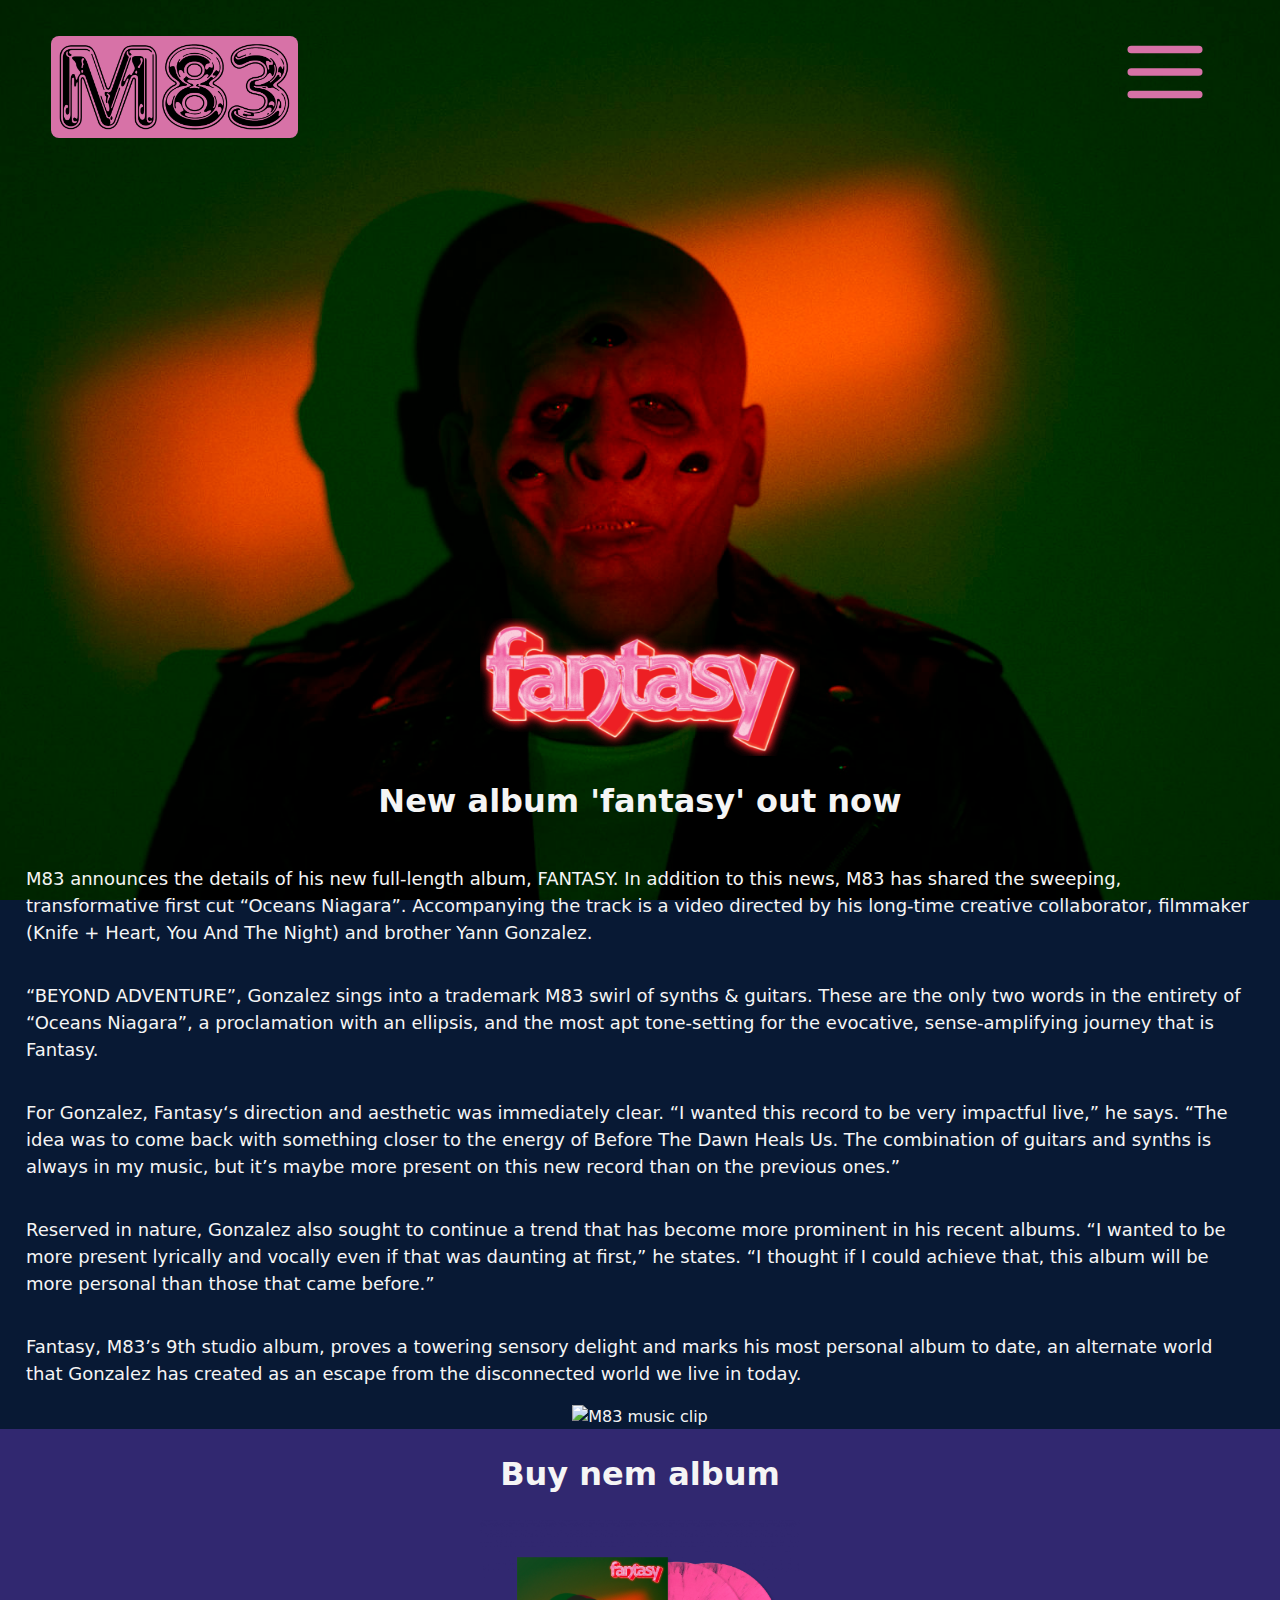
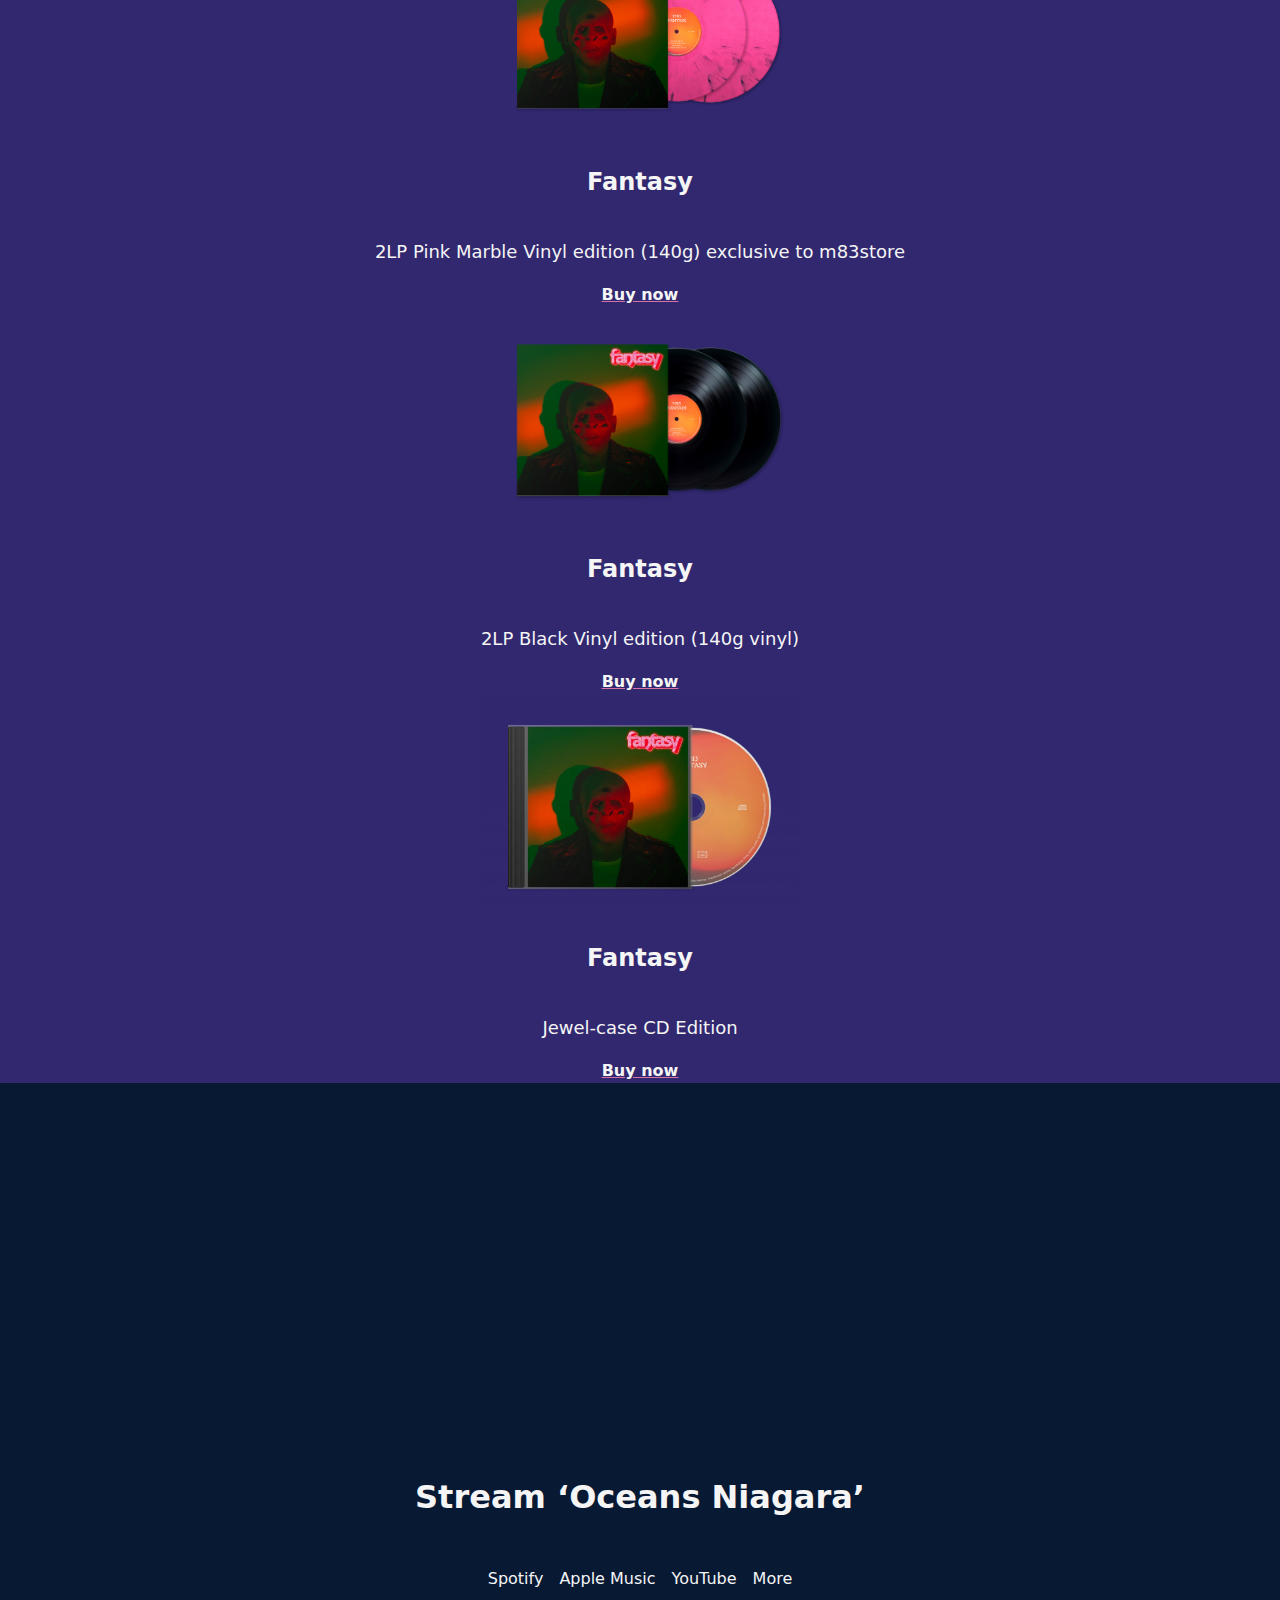
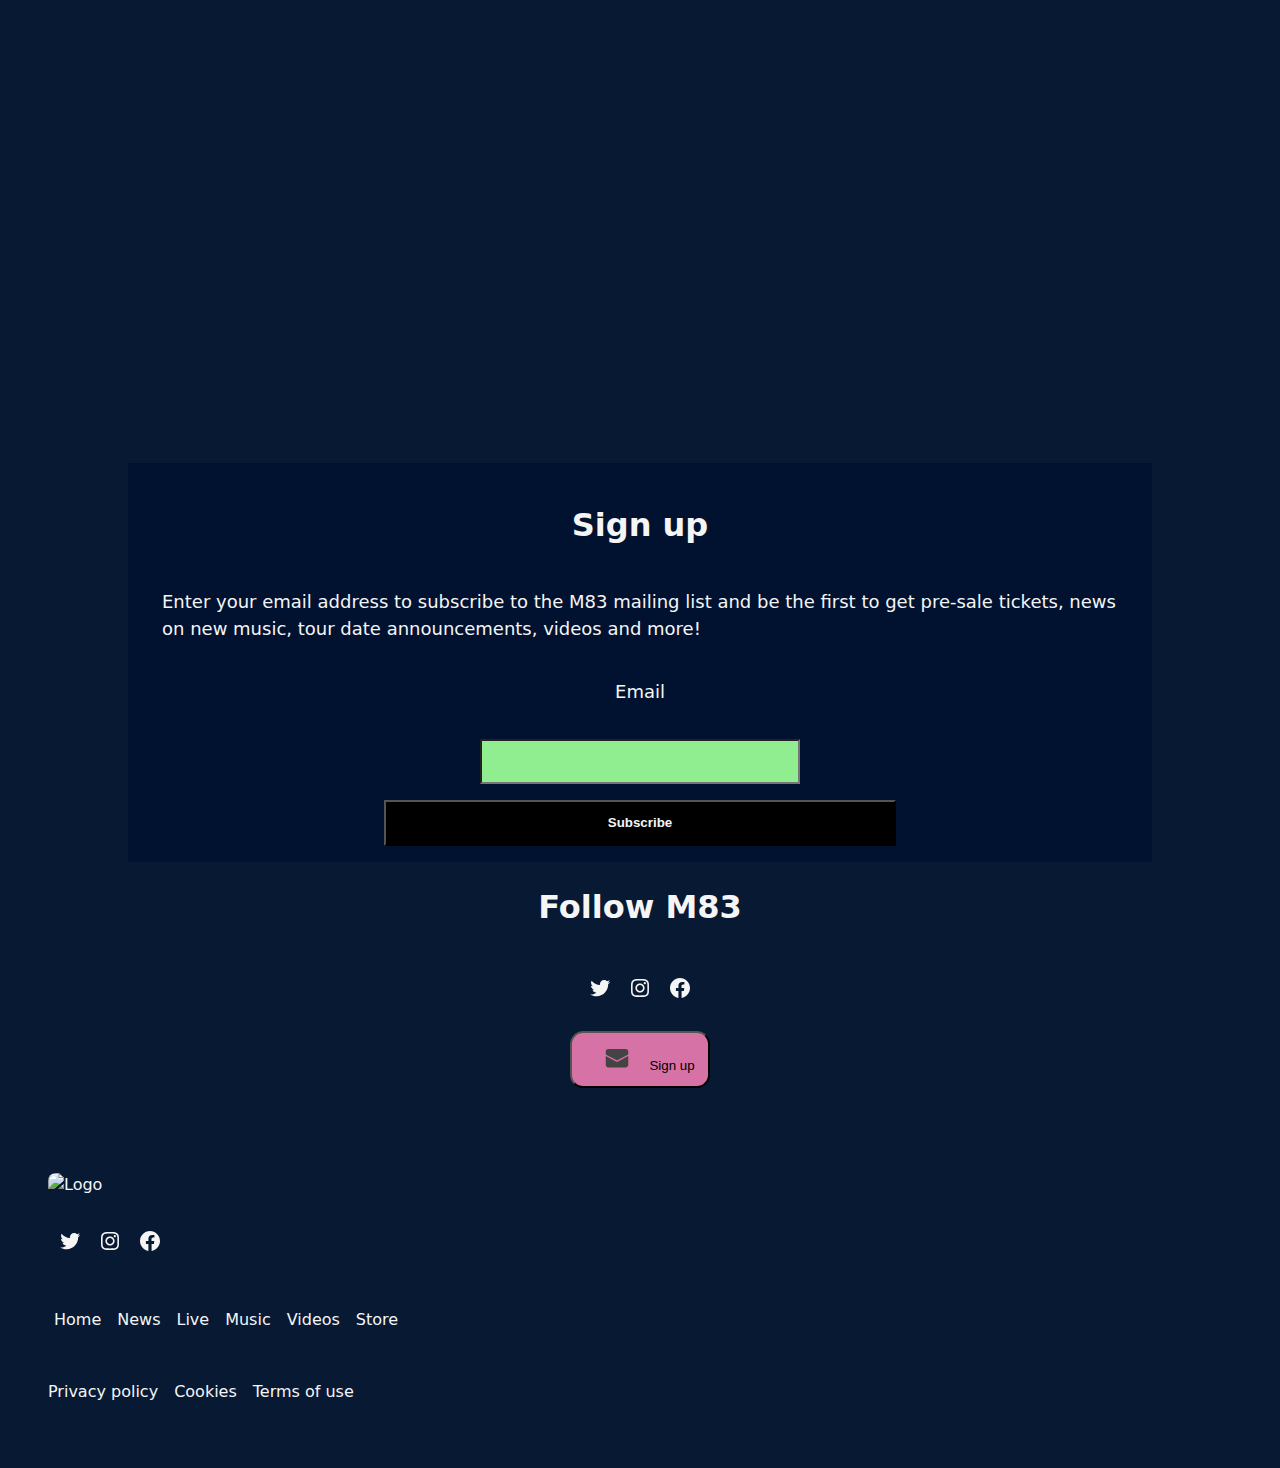
==== commit a7d15047: "Add files via upload" ====
--- a/Basis Website Frontend Development/index.html
+++ b/Basis Website Frontend Development/index.html
@@ -8,18 +8,32 @@
 	<link href="styles/style.css" rel="stylesheet">
 	<link rel="icon" type="image/svg+xml" href="images/favicon.svg">
 </head>
-<body>
+<body class="home-page">
 	<header>
 		<h1>M83 home page</h1>
 		<nav>
 			<img src="./images/Logo 800x299.png" alt="M83 home page">
-			<button> </button>
-		</nav>
+			<button><svg
+				width="100" height="100" 
+				viewBox="0 0 24 24" 
+				fill="none" 
+				stroke="currentColor" 
+				stroke-width="2" 
+				stroke-linecap="round" 
+				stroke-linejoin="round">
+				<line x1="3" y1="6" x2="21" y2="6" />
+				<line x1="3" y1="12" x2="21" y2="12" />
+				<line x1="3" y1="18" x2="21" y2="18" />
+			  </svg> </button> 
+			  <!-- SVG laten maken door chatGTP
+			   prompt: "maak een simpele hamburger menu svg" -->
+		</nav>	
+
 	<img src="./images/Fantasy Cover 1400.jpg" alt="man with multiple eyes on his head">
+	<!-- link van https://ilovem83.com/ -->
 	</header>
-
-	<main>
-			<div></div>
+	<main class="home-page">
+	
 		<section>
 			<img class="logo" src="./images/Fantasy Logo.png" alt="Fantasy">
 			<h1>New album 'fantasy' out now</h1>
@@ -50,42 +64,45 @@
 			today.
 			</p>
 			<a href="https://youtube.com/vi/ryFV9dORPPw/maxresdefault.jpg"><img src="https://img.youtube.com/vi/ryFV9dORPPw/maxresdefault.jpg" alt="M83 music clip"></a>
+			<!-- link en afbeelding van https://ilovem83.com/ -->
 		</section>
-		<div></div>
-		<section>
+
+		<section >
 			<h1>Buy nem album</h1>
 					<article>
 						<img src="./images/M83 Fantasy Pink Marble 1024x718.png" alt="fantasy pink marble Vinyl">
 						<h2>Fantasy</h2>
 						<p>2LP Pink Marble Vinyl edition (140g) exclusive to m83store</p>
 						<a href="http://m83.it/fantasy">Buy now</a>
+						<!-- link en afbeelding van https://ilovem83.com/ -->
 					</article>
-				
 					<article>
 						<img src="./images/M83 Fantasy Black 768x539.png" alt="fantasy black Vinyl">
 						<h2>Fantasy</h2>
 						<p>2LP Black Vinyl edition (140g vinyl) </p>
 						<a href="http://m83.it/fantasy">Buy now</a>
+						<!-- link en afbeelding van https://ilovem83.com/ -->
 					</article>
 					<article>
 						<img src="./images/M83 Fantasy CD 1024x723.webp" alt="fantasy cd">
 						<h2>Fantasy</h2>
 						<p>Jewel-case CD Edition</p>
 						<a href="http://m83.it/fantasy">Buy now</a>
+						<!-- link en afbeelding van https://ilovem83.com/ -->
 					</article>	
 		</section>
-		<div></div>
+
 		<section>
-			<h2>Stream ‘Oceans Niagara’</h2>
-			
+			<h1>Stream ‘Oceans Niagara’</h1>
 			<ul>
 				<li><a href="http://m83.it/oceans-niagaraWe/spotify">Spotify</a></li>
 				<li><a href="http://m83.it/fantasyWe/itunes">Apple Music</a></li>
 				<li><a href="http://m83.it/oceans-niagara-vidWe">YouTube</a></li>
 				<li><a href="http://m83.it/oceans-niagaraWe">More</a></li>
+				<!-- link van https://ilovem83.com/ -->
 			</ul>
 		</section>
-		<div></div>
+
 		<form>
 			<h1>Sign up</h1>
 			<p>Enter your email address to subscribe to the M83 mailing list and be the first to get pre-sale tickets, news on new music, tour date announcements, videos and more!</p>
@@ -99,44 +116,56 @@
 				<li>
 					<a href="https://twitter.com/m83" ><svg width="24" height="24" viewBox="0 0 24 24" version="1.1" xmlns="http://www.w3.org/2000/svg" aria-hidden="true" focusable="false"><path d="M22.23,5.924c-0.736,0.326-1.527,0.547-2.357,0.646c0.847-0.508,1.498-1.312,1.804-2.27 c-0.793,0.47-1.671,0.812-2.606,0.996C18.324,4.498,17.257,4,16.077,4c-2.266,0-4.103,1.837-4.103,4.103 c0,0.322,0.036,0.635,0.106,0.935C8.67,8.867,5.647,7.234,3.623,4.751C3.27,5.357,3.067,6.062,3.067,6.814 c0,1.424,0.724,2.679,1.825,3.415c-0.673-0.021-1.305-0.206-1.859-0.513c0,0.017,0,0.034,0,0.052c0,1.988,1.414,3.647,3.292,4.023 c-0.344,0.094-0.707,0.144-1.081,0.144c-0.264,0-0.521-0.026-0.772-0.074c0.522,1.63,2.038,2.816,3.833,2.85 c-1.404,1.1-3.174,1.756-5.096,1.756c-0.331,0-0.658-0.019-0.979-0.057c1.816,1.164,3.973,1.843,6.29,1.843 c7.547,0,11.675-6.252,11.675-11.675c0-0.178-0.004-0.355-0.012-0.531C20.985,7.47,21.68,6.747,22.23,5.924z"></path></svg></a>
 				</li>
+				<!-- svg van https://ilovem83.com/ -->
 				<li>
 					<a href="https://www.instagram.com/m83music/"><svg width="24" height="24" viewBox="0 0 24 24" version="1.1" xmlns="http://www.w3.org/2000/svg" aria-hidden="true" focusable="false"><path d="M12,4.622c2.403,0,2.688,0.009,3.637,0.052c0.877,0.04,1.354,0.187,1.671,0.31c0.42,0.163,0.72,0.358,1.035,0.673 c0.315,0.315,0.51,0.615,0.673,1.035c0.123,0.317,0.27,0.794,0.31,1.671c0.043,0.949,0.052,1.234,0.052,3.637 s-0.009,2.688-0.052,3.637c-0.04,0.877-0.187,1.354-0.31,1.671c-0.163,0.42-0.358,0.72-0.673,1.035 c-0.315,0.315-0.615,0.51-1.035,0.673c-0.317,0.123-0.794,0.27-1.671,0.31c-0.949,0.043-1.233,0.052-3.637,0.052 s-2.688-0.009-3.637-0.052c-0.877-0.04-1.354-0.187-1.671-0.31c-0.42-0.163-0.72-0.358-1.035-0.673 c-0.315-0.315-0.51-0.615-0.673-1.035c-0.123-0.317-0.27-0.794-0.31-1.671C4.631,14.688,4.622,14.403,4.622,12 s0.009-2.688,0.052-3.637c0.04-0.877,0.187-1.354,0.31-1.671c0.163-0.42,0.358-0.72,0.673-1.035 c0.315-0.315,0.615-0.51,1.035-0.673c0.317-0.123,0.794-0.27,1.671-0.31C9.312,4.631,9.597,4.622,12,4.622 M12,3 C9.556,3,9.249,3.01,8.289,3.054C7.331,3.098,6.677,3.25,6.105,3.472C5.513,3.702,5.011,4.01,4.511,4.511 c-0.5,0.5-0.808,1.002-1.038,1.594C3.25,6.677,3.098,7.331,3.054,8.289C3.01,9.249,3,9.556,3,12c0,2.444,0.01,2.751,0.054,3.711 c0.044,0.958,0.196,1.612,0.418,2.185c0.23,0.592,0.538,1.094,1.038,1.594c0.5,0.5,1.002,0.808,1.594,1.038 c0.572,0.222,1.227,0.375,2.185,0.418C9.249,20.99,9.556,21,12,21s2.751-0.01,3.711-0.054c0.958-0.044,1.612-0.196,2.185-0.418 c0.592-0.23,1.094-0.538,1.594-1.038c0.5-0.5,0.808-1.002,1.038-1.594c0.222-0.572,0.375-1.227,0.418-2.185 C20.99,14.751,21,14.444,21,12s-0.01-2.751-0.054-3.711c-0.044-0.958-0.196-1.612-0.418-2.185c-0.23-0.592-0.538-1.094-1.038-1.594 c-0.5-0.5-1.002-0.808-1.594-1.038c-0.572-0.222-1.227-0.375-2.185-0.418C14.751,3.01,14.444,3,12,3L12,3z M12,7.378 c-2.552,0-4.622,2.069-4.622,4.622S9.448,16.622,12,16.622s4.622-2.069,4.622-4.622S14.552,7.378,12,7.378z M12,15 c-1.657,0-3-1.343-3-3s1.343-3,3-3s3,1.343,3,3S13.657,15,12,15z M16.804,6.116c-0.596,0-1.08,0.484-1.08,1.08 s0.484,1.08,1.08,1.08c0.596,0,1.08-0.484,1.08-1.08S17.401,6.116,16.804,6.116z"></path></svg></a>
 				</li>
+				<!-- svg van https://ilovem83.com/ -->
 				<li>
 					<a href="https://www.facebook.com/m83/"> <svg width="24" height="24" viewBox="0 0 24 24" version="1.1" xmlns="http://www.w3.org/2000/svg" aria-hidden="true" focusable="false"><path d="M12 2C6.5 2 2 6.5 2 12c0 5 3.7 9.1 8.4 9.9v-7H7.9V12h2.5V9.8c0-2.5 1.5-3.9 3.8-3.9 1.1 0 2.2.2 2.2.2v2.5h-1.3c-1.2 0-1.6.8-1.6 1.6V12h2.8l-.4 2.9h-2.3v7C18.3 21.1 22 17 22 12c0-5.5-4.5-10-10-10z"></path></svg></a>
 				</li>
+				<!-- svg van https://ilovem83.com/ -->
 			</ul>
-			<button><svg xmlns="http://www.w3.org/2000/svg" xmlns:xlink="http://www.w3.org/1999/xlink" x="0px" y="0px" width="5vw" height="2.5vh" viewBox="0 0 32 32"><g transform="translate(0, 0)"><path d="M17.412,20.647a3,3,0,0,1-2.822,0L0,12.867V25a3.957,3.957,0,0,0,4,4H28a3.957,3.957,0,0,0,4-4V12.867Z" fill="#444444"></path> <path data-color="color-2" d="M28,3H4A3.957,3.957,0,0,0,0,7v3a1,1,0,0,0,.529.883l15,8a1.007,1.007,0,0,0,.942,0l15-8A1,1,0,0,0,32,10V7A3.957,3.957,0,0,0,28,3Z" fill="#444444"></path></g></svg>Sign up</button>
+			<button>
+				<svg xmlns="http://www.w3.org/2000/svg" xmlns:xlink="http://www.w3.org/1999/xlink" x="0px" y="0px" width="5vw" height="2.5vh" viewBox="0 0 32 32"><g transform="translate(0, 0)"><path d="M17.412,20.647a3,3,0,0,1-2.822,0L0,12.867V25a3.957,3.957,0,0,0,4,4H28a3.957,3.957,0,0,0,4-4V12.867Z" fill="#444444"></path> <path data-color="color-2" d="M28,3H4A3.957,3.957,0,0,0,0,7v3a1,1,0,0,0,.529.883l15,8a1.007,1.007,0,0,0,.942,0l15-8A1,1,0,0,0,32,10V7A3.957,3.957,0,0,0,28,3Z" fill="#444444"></path></g>
+				</svg>Sign up</button>
 		</section>
 	</main>
 		<footer>
 					<a href="index.html"><img src="https://ilovem83.com/wp-content/themes/m83-23/_/img/logo--800.png" alt="Logo"></a>
+					<!-- afbeelding en link van https://ilovem83.com/ -->
 				<ul>
+					<h1>M83 social medias</h1>
 					<li>
 						<a href="https://twitter.com/m83" ><svg width="24" height="24" viewBox="0 0 24 24" version="1.1" xmlns="http://www.w3.org/2000/svg" aria-hidden="true" focusable="false"><path d="M22.23,5.924c-0.736,0.326-1.527,0.547-2.357,0.646c0.847-0.508,1.498-1.312,1.804-2.27 c-0.793,0.47-1.671,0.812-2.606,0.996C18.324,4.498,17.257,4,16.077,4c-2.266,0-4.103,1.837-4.103,4.103 c0,0.322,0.036,0.635,0.106,0.935C8.67,8.867,5.647,7.234,3.623,4.751C3.27,5.357,3.067,6.062,3.067,6.814 c0,1.424,0.724,2.679,1.825,3.415c-0.673-0.021-1.305-0.206-1.859-0.513c0,0.017,0,0.034,0,0.052c0,1.988,1.414,3.647,3.292,4.023 c-0.344,0.094-0.707,0.144-1.081,0.144c-0.264,0-0.521-0.026-0.772-0.074c0.522,1.63,2.038,2.816,3.833,2.85 c-1.404,1.1-3.174,1.756-5.096,1.756c-0.331,0-0.658-0.019-0.979-0.057c1.816,1.164,3.973,1.843,6.29,1.843 c7.547,0,11.675-6.252,11.675-11.675c0-0.178-0.004-0.355-0.012-0.531C20.985,7.47,21.68,6.747,22.23,5.924z"></path></svg></a>
 					</li>
+					<!-- svg van https://ilovem83.com/ -->
 					<li>
 						<a href="https://www.instagram.com/m83music/"><svg width="24" height="24" viewBox="0 0 24 24" version="1.1" xmlns="http://www.w3.org/2000/svg" aria-hidden="true" focusable="false"><path d="M12,4.622c2.403,0,2.688,0.009,3.637,0.052c0.877,0.04,1.354,0.187,1.671,0.31c0.42,0.163,0.72,0.358,1.035,0.673 c0.315,0.315,0.51,0.615,0.673,1.035c0.123,0.317,0.27,0.794,0.31,1.671c0.043,0.949,0.052,1.234,0.052,3.637 s-0.009,2.688-0.052,3.637c-0.04,0.877-0.187,1.354-0.31,1.671c-0.163,0.42-0.358,0.72-0.673,1.035 c-0.315,0.315-0.615,0.51-1.035,0.673c-0.317,0.123-0.794,0.27-1.671,0.31c-0.949,0.043-1.233,0.052-3.637,0.052 s-2.688-0.009-3.637-0.052c-0.877-0.04-1.354-0.187-1.671-0.31c-0.42-0.163-0.72-0.358-1.035-0.673 c-0.315-0.315-0.51-0.615-0.673-1.035c-0.123-0.317-0.27-0.794-0.31-1.671C4.631,14.688,4.622,14.403,4.622,12 s0.009-2.688,0.052-3.637c0.04-0.877,0.187-1.354,0.31-1.671c0.163-0.42,0.358-0.72,0.673-1.035 c0.315-0.315,0.615-0.51,1.035-0.673c0.317-0.123,0.794-0.27,1.671-0.31C9.312,4.631,9.597,4.622,12,4.622 M12,3 C9.556,3,9.249,3.01,8.289,3.054C7.331,3.098,6.677,3.25,6.105,3.472C5.513,3.702,5.011,4.01,4.511,4.511 c-0.5,0.5-0.808,1.002-1.038,1.594C3.25,6.677,3.098,7.331,3.054,8.289C3.01,9.249,3,9.556,3,12c0,2.444,0.01,2.751,0.054,3.711 c0.044,0.958,0.196,1.612,0.418,2.185c0.23,0.592,0.538,1.094,1.038,1.594c0.5,0.5,1.002,0.808,1.594,1.038 c0.572,0.222,1.227,0.375,2.185,0.418C9.249,20.99,9.556,21,12,21s2.751-0.01,3.711-0.054c0.958-0.044,1.612-0.196,2.185-0.418 c0.592-0.23,1.094-0.538,1.594-1.038c0.5-0.5,0.808-1.002,1.038-1.594c0.222-0.572,0.375-1.227,0.418-2.185 C20.99,14.751,21,14.444,21,12s-0.01-2.751-0.054-3.711c-0.044-0.958-0.196-1.612-0.418-2.185c-0.23-0.592-0.538-1.094-1.038-1.594 c-0.5-0.5-1.002-0.808-1.594-1.038c-0.572-0.222-1.227-0.375-2.185-0.418C14.751,3.01,14.444,3,12,3L12,3z M12,7.378 c-2.552,0-4.622,2.069-4.622,4.622S9.448,16.622,12,16.622s4.622-2.069,4.622-4.622S14.552,7.378,12,7.378z M12,15 c-1.657,0-3-1.343-3-3s1.343-3,3-3s3,1.343,3,3S13.657,15,12,15z M16.804,6.116c-0.596,0-1.08,0.484-1.08,1.08 s0.484,1.08,1.08,1.08c0.596,0,1.08-0.484,1.08-1.08S17.401,6.116,16.804,6.116z"></path></svg></a>
 					</li>
+					<!-- svg van https://ilovem83.com/ -->
 					<li>
 						<a href="https://www.facebook.com/m83/"> <svg width="24" height="24" viewBox="0 0 24 24" version="1.1" xmlns="http://www.w3.org/2000/svg" aria-hidden="true" focusable="false"><path d="M12 2C6.5 2 2 6.5 2 12c0 5 3.7 9.1 8.4 9.9v-7H7.9V12h2.5V9.8c0-2.5 1.5-3.9 3.8-3.9 1.1 0 2.2.2 2.2.2v2.5h-1.3c-1.2 0-1.6.8-1.6 1.6V12h2.8l-.4 2.9h-2.3v7C18.3 21.1 22 17 22 12c0-5.5-4.5-10-10-10z"></path></svg></a>
 					</li>
+					<!-- svg van https://ilovem83.com/ -->
 				</ul>
-				<ol>
+				<ul>
+					<h1>navigation</h1>
 					<li><a href="index.html">Home</a></li>
 					<li><a href="https://ilovem83.com/news/">News</a></li>
 					<li><a href="https://ilovem83.com/live/">Live</a></li>
 					<li><a href="https://ilovem83.com/music/">Music</a></li>
 					<li><a href="https://ilovem83.com/videos/">Videos</a></li>
 					<li><a href="http://m83.it/m83-store">Store</a></li>
-				</ol>
+					<!-- links van https://ilovem83.com/ -->
+				</ul>
 				<ul>
+					
 					<li><a href="#">Privacy policy</a></li>
 					<li><a href="#">Cookies</a></li>
 					<li><a href="#">Terms of use</a></li>
 				</ul>
 		</footer>
-
 	<script defer src="scripts/script.js"></script>
 </body>
 </html>--- a/Basis Website Frontend Development/styles/style.css
+++ b/Basis Website Frontend Development/styles/style.css
@@ -2,14 +2,14 @@
 /* CSS REMEDY */
 /**************/
 *, *::after, *::before {
-  box-sizing:border-box;  
+box-sizing: border-box;  
 }
 
 /*********************/
 /* CUSTOM PROPERTIES */
 /*********************/
 :root {
-	/* startje */
+	
 	--color-text: whitesmoke;
 	--color-background: #081934;
 	--color-button: #d772a7;
@@ -19,215 +19,259 @@
 	--color-invalid: lightpink;
 	--white-background: whitesmoke;
 	--purple-background: #312870;
-
-}
-
-/****************/
-/* JOUW STYLING */
-/****************/
-/* jouw code */
-
-
-/*  main */
-body{
-	padding: 1em;
-	font-family: Helvetica ,sans-serif;
+}
+
+
+@font-face {
+	font-family: "MyCustomFont";
+	src: url("./fonts/MyCustomFont.ttf");
+  }
+
+
+
+
+
+/****************/
+/* ALGEMENE STIJLEN */
+/****************/
+
+
+main.home-page{
+	margin-top: 50vh;
+}
+
+
+body {
 	background-color: var(--color-background);
+	font-family: 'Cinzel', system-ui, -apple-system, BlinkMacSystemFont, 'Segoe UI', Roboto, Oxygen, Ubuntu, Cantarell, 'Open Sans', 'Helvetica Neue', sans-serif , Helvetica, sans-serif;
 	line-height: 1.5; 
+}
+
+h1, h2, h3, h4 {
 	
-}
-
-h1, h2, h3, h4 {
-	font-family: Cambria, Cochin, Georgia, Times, 'Times New Roman', serif;
 	color: var(--color-text);
 	z-index: 2;
-}
-
-p{
+	text-align: center;
+}
+
+
+
+p {
 	position: relative;
 	color: var(--color-text);
 	font-size: 18px;
 	z-index: 2;
-}
-
-img{
+	margin: 1em;
+}
+
+img {
 	z-index: 1;
 }
 
-svg{
+svg {
 	fill: var(--white-background);
 	max-width: 5vw;
 	max-height: 5vh;
 }
 
-button{
+button {
 	background-color: var(--color-button);
 	padding: 1em;
+	
 	border-radius: 1em;
 
 }
 
-nav{
-	position: relative;
-	z-index: 1;
-}
-
-main{
-	position: relative;
-	display: flex;
-	flex-direction: column;
-	align-items: center;
-
-}
-
-
-footer{
-	max-width: 90vw;
-	display: flex;
-	flex-direction: column;
-	align-items: start;
-
-}
-
-a:link{
+button:hover {
+	transform: scale(1.05);
+
+}
+
+a:link, a:visited {
 	color: var(--color-text);
 	text-decoration: none;
 	z-index: 2;
 }
 
-a:visited{
-	color: var(--color-text);
-	text-decoration: none;
-}
-
-ul ,ol{
-	display: flex;
-    list-style-type: none;
+ul, ol {
+	display: flex;
+	list-style-type: none;
 	justify-content: space-evenly;
-
 	max-width: 90vw;
-}
-
-li{
-	margin-right: 1vw;
-}
-
-article{
-	display: flex;
-	flex-direction: column;
-	align-items: center;
-}
-
-section{
-	display: flex;
-	flex-direction: column;
-	align-items: center;
-}
-
-/* form */
-
-section p{
-	max-width: 40em;
-}
-
-form{
-	width: 80vw;
-	background-color: var(--color-form-background);
-	padding: 1em;
-	display: flex;
-	flex-direction: column;
-	align-items: center;
-	margin-top: 5em;
-}
-
-input{
-	width: 60vw;
-	max-width: 20em;
-	height: 5vh;
-	margin: 1em;
-}
-
-input:valid{
-	background-color: var(--color-valid);
-}
-
-input:user-invalid{
-	background-color: var(--color-invalid);
-}
-
-/* article */
-article a:link{
-	text-decoration: underline;
-	text-decoration-color: var(--color-button);
-	font-weight: bold;
-}
-
-ol a:link{
-	text-decoration:dotted underline;
-	text-decoration-color: var(--color-button);
-}
-
-article a:hover{
-	background-color: var(--color-button);
-	color: var(--color-hover-background) ;
-}
-
+	padding: 0em;
+	flex-wrap: wrap;
+}
+
+li {
+	margin: 0.5em;
+}
+
+
+
+
+
+
+
+
+
+
+/****************/
+/* STRUCTUURELEMENTEN */
+/****************/
 /* Header */
-nav{
-	z-index: 3;
-}
-
-header button{
-	position: absolute;
-	right: 5vw ;
-	top: 5vh;
-}
-
-header h1{
+
+header{
+	height: 10em;
+}
+
+header h1 {
 	position: absolute;
 	top: -20vh;
 }
 
-/* img */
-
-nav img{
-	height: 3em;
+
+nav {
+	height: 10em;
+}
+
+nav img {
+	position: absolute;
+	left: 4vw;
+	top: 4vh;
+	height: 8vw;
+	min-height: 3em;
 	background-color: var(--color-button);
 	padding: 0.5em;
 	border-radius: 0.5em;
-
-}
-
-footer img{
-	max-width: 10vw;
-	padding: 0.5em;
-	border-radius: 1em;
-	
-}
-
-section article img{
-	max-width: 20em;
-}
-
-section img:last-of-type{
-	width: 50em;
-}
-
-img:nth-child(3){
+	z-index: 5;
+}
+
+nav button {
+	position: absolute;
+	right: 4vw;
+	top: 3vh;
+	background: transparent;
+	border: none;
+	padding: 0;
+	color: var(--color-button);
+	z-index: 3;
+}
+
+nav svg {
+	min-width: 10vw;
+	min-height: 10vh;
+}
+
+img:nth-child(3) {
 	position: absolute;
 	left: 0em;
 	top: 0em;
 	width: 100vw;
 	height: 100vh;
 	object-fit: cover;
-} 
-
-.logo {
-	margin-top: 60vh;
-	max-width: 40vw;
-}
-
-form button{
+}
+
+
+
+
+/* Main en secties */
+main {
+	position: relative;
+	display: flex;
+	flex-direction: column;
+	align-items: center;
+}
+
+section {
+	display: flex;
+	flex-direction: column;
+	align-items: center;
+}
+
+section:nth-of-type(2) {
+	background-color: var(--purple-background);
+	width: 100vw;
+}
+
+section:nth-of-type(3) {
+	display: flex;
+	align-items: center;
+	justify-content: center;
+	width: 100vw;
+	height: 100vh;
+	background: 
+		linear-gradient(rgba(8, 25, 52, 0.8), rgba(8, 25, 52, 0.4)),
+		url(https://ilovem83.com/wp-content/uploads/2022/12/M83_fantasy_050722_AnouckBertin-1600.jpg);
+	background-position: center;
+	background-size: cover;
+	background-repeat: no-repeat;
+}
+
+section img:last-of-type {
+	width: 20em;
+	max-width: 70vw;
+}
+
+div{
+display: grid;
+}
+
+
+
+/* Artikelen */
+article {
+	display: flex;
+	flex-direction: column;
+	align-items: center;
+}
+
+article p {
+	text-align: center;
+}
+
+article a:link {
+	text-decoration: underline;
+	text-decoration-color: var(--color-button);
+	font-weight: bold;
+}
+
+article a:hover {
+	background-color: var(--color-button);
+	color: var(--color-hover-background);
+}
+
+
+
+
+/* Form */
+form {
+	width: 80vw;
+	background-color: var(--color-form-background);
+	padding: 1em;
+	display: flex;
+	flex-direction: column;
+	align-items: center;
+	margin-top: 5em;
+}
+
+input {
+	width: 60vw;
+	max-width: 20em;
+	height: 5vh;
+	margin: 1em;
+	font-size: 16px;
+	padding: 0.5em;
+}
+
+input:valid {
+	background-color: var(--color-valid);
+}
+
+input:user-invalid {
+	background-color: var(--color-invalid);
+}
+
+form button {
 	background-color: var(--color-hover-background);
 	color: var(--color-text);
 	font-weight: bold;
@@ -235,67 +279,107 @@
 	width: 40vw;
 }
 
-section:nth-of-type(2){
-	background-color: var(--purple-background);
+
+
+
+
+
+/* Footer */
+footer {
+	max-width: 90vw;
+	display: flex;
+	flex-direction: column;
+	align-items: start;
+	padding: 2em;
+}
+
+footer img {
+	margin-top: 5vh;
+	width: 40vw;
+	max-width: 10em;
+	padding: 0.5em;
+	border-radius: 1em;
+}
+
+
+
+
+
+
+
+footer h1{
+color: transparent;
+	font-size: 1px;
+}
+
+
+
+
+/****************/
+/* DETAILPAGINA */
+/****************/
+body.detail-page {
+	margin: 0em;
+	background-image: url(https://ilovem83.com/wp-content/uploads/2022/12/fantasy-cover2-1400.jpg);
+	background-size: cover;
+	background-repeat: no-repeat;
 	width: 100vw;
-	padding-top: 2vh;
-	padding-bottom: 4vh;
-	padding-bottom: 15vh;
-}
-
-section:nth-of-type(3){
-
-	display: flex;
-	flex-direction: column;
-	align-items: center;
+	background-position: center;
+	
+}
+
+@media screen and (min-width: 1100px) {
+    article.detail-page {
+        display: grid;
+        grid-template-columns: repeat(2, 1fr); /* Twee kolommen van gelijke breedte */
+        gap: 2em; /* Ruimte tussen de kolommen */
+        align-items: start; /* Zorg dat de items bovenaan uitlijnen */
+    }
+
+    article section {
+        max-width: 50vw; 
+    }
+}
+ 
+
+section:nth-of-type(2).detail-page {
+	background: transparent;
+	width: 80vw;
+	position: relative;
+	top: 0;
+}
+
+article input{
+	width: 5em;
+	height: 5em;
+	margin: 0em;
+	padding: 0em;
+}
+
+ol button{
+	background-color: transparent;
+	color: var(--color-text);
+	padding: 1em;
+	max-height: 5em;
+	margin: 0.5em;
+}
+
+article ol:nth-of-type(2) button{
+	border-radius: 0em;
+}
+
+article section:nth-of-type(1) img{
+	width: 80%;
+	max-width: 40em ;
+}
+
+div.detail-page{
+	display: flex;
+	flex-wrap: wrap;
 	justify-content: center;
-	width: 100vw;
-	height: 100vh;
-	object-fit: cover;
-	background-position:50% 50%;
-	background-image:url(https://ilovem83.com/wp-content/uploads/2022/12/M83_fantasy_050722_AnouckBertin-1600.jpg);
-}
-
-div:nth-of-type(1){
-	position: absolute;
-	filter: blur(2.5rem);
-	top: 85vh;
-	left: -5em;
-	right: -5em;
-	height: 20vh;
-	background-color: var(--color-background);
-
-}
-
-div:nth-of-type(2){
-	position: absolute;
-	filter: blur(2.5rem);
-	top: 230vh;
-	left: -5em;
-	right: -5em;
-	height: 40vh;
-	background-color: var(--color-background);
-}
-
-div:nth-of-type(3){
-	position: absolute;
-	filter: blur(2.5rem);
-	top: 430vh;
-	left: -5em;
-	right: -5em;
-	height: 40vh;
-	background-color: var(--purple-background);
-	z-index: 1;
-}
-
-
-div:nth-of-type(4){
-	position: absolute;
-	filter: blur(2.5rem);
-	top: 540vh;
-	left: -5em;
-	right: -5em;
-	height: 30vh;
-	background-color: var(--color-background);
-
-}
+}
+
+div article{
+	margin: 2em;
+	min-width: 40vw;
+}